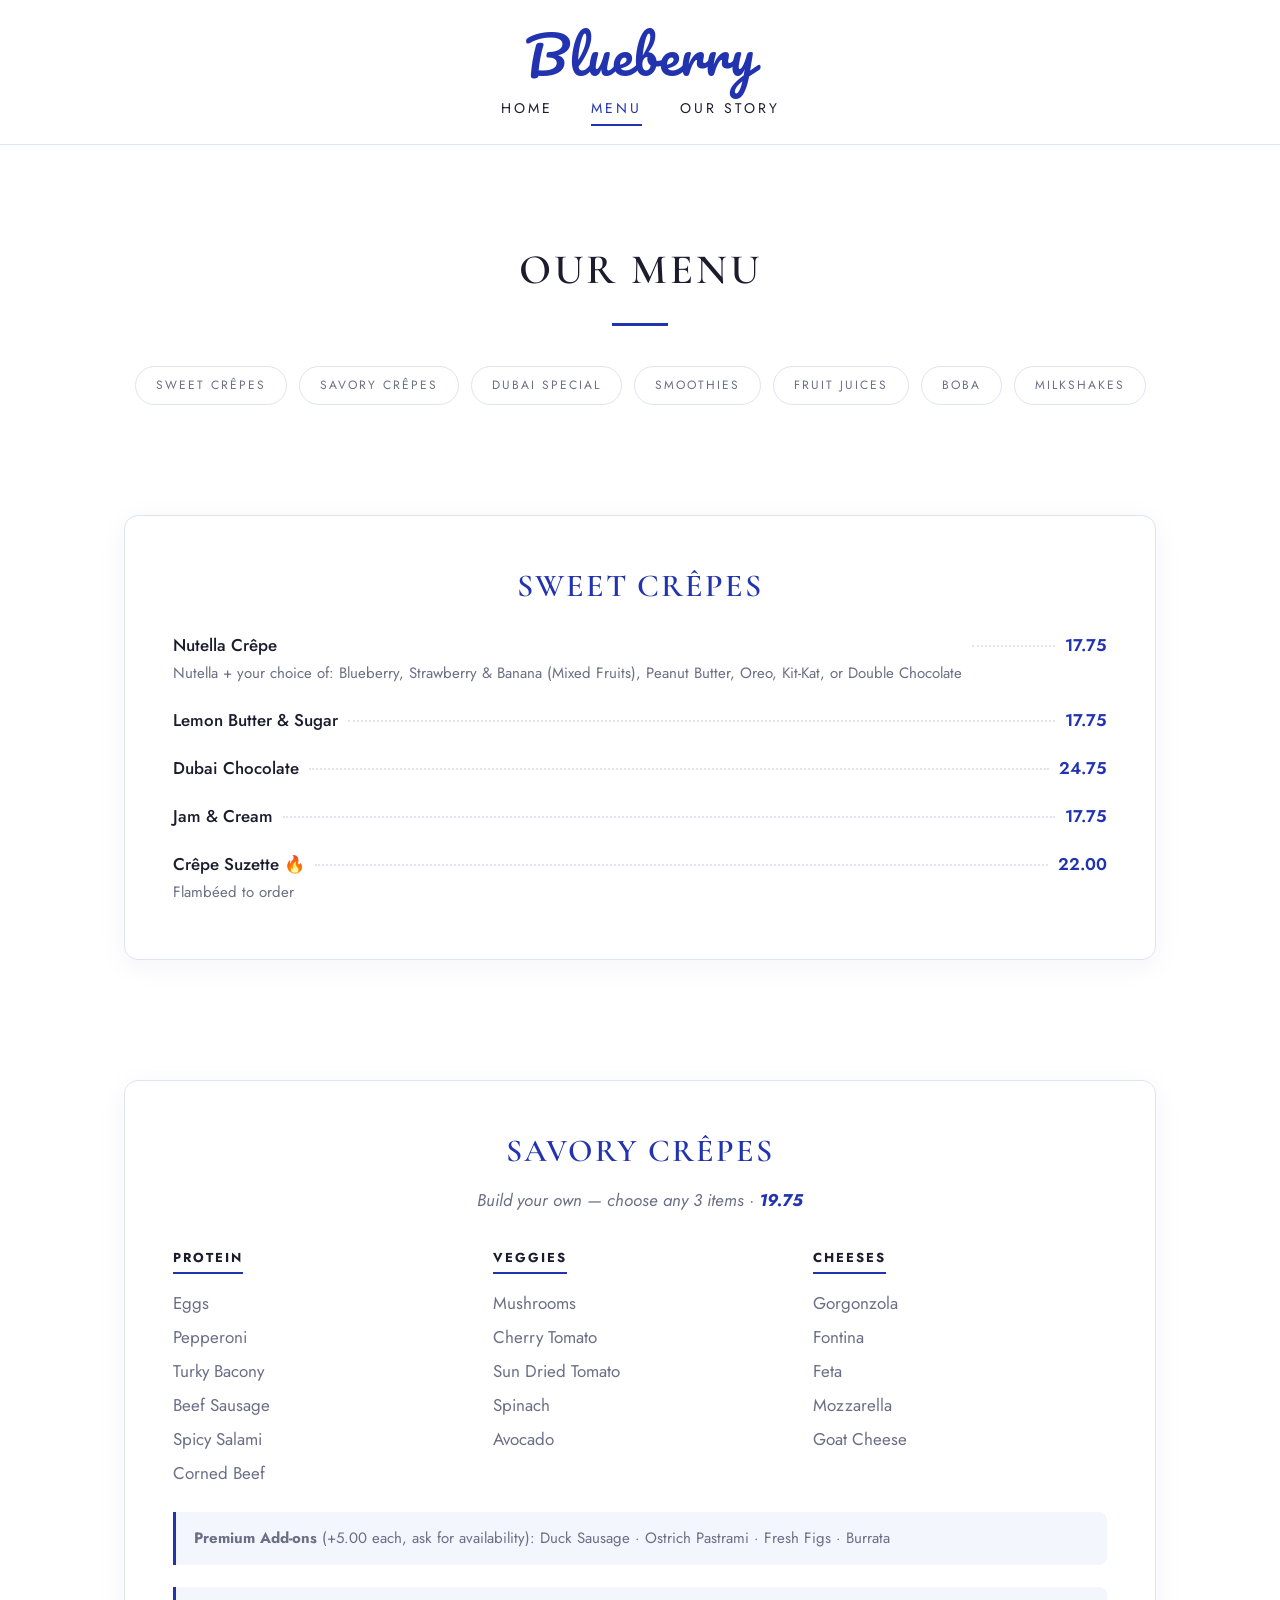
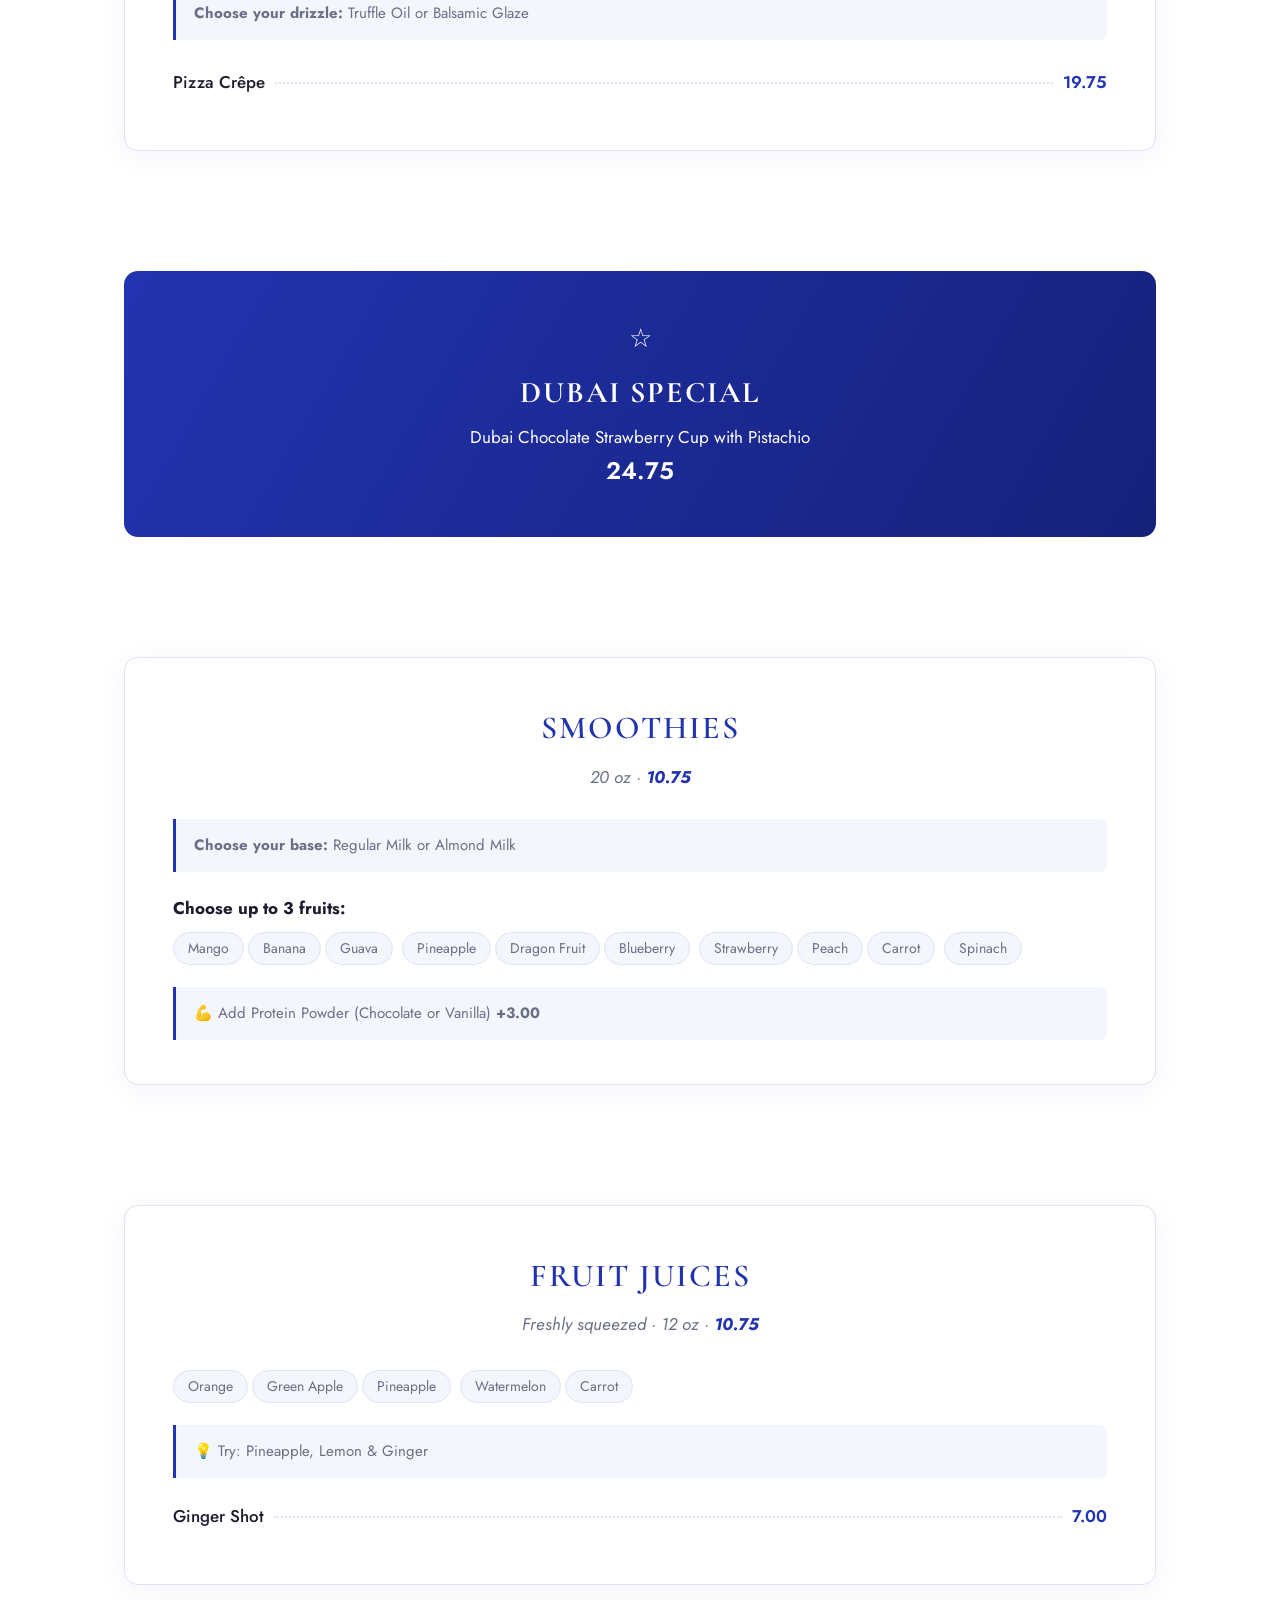
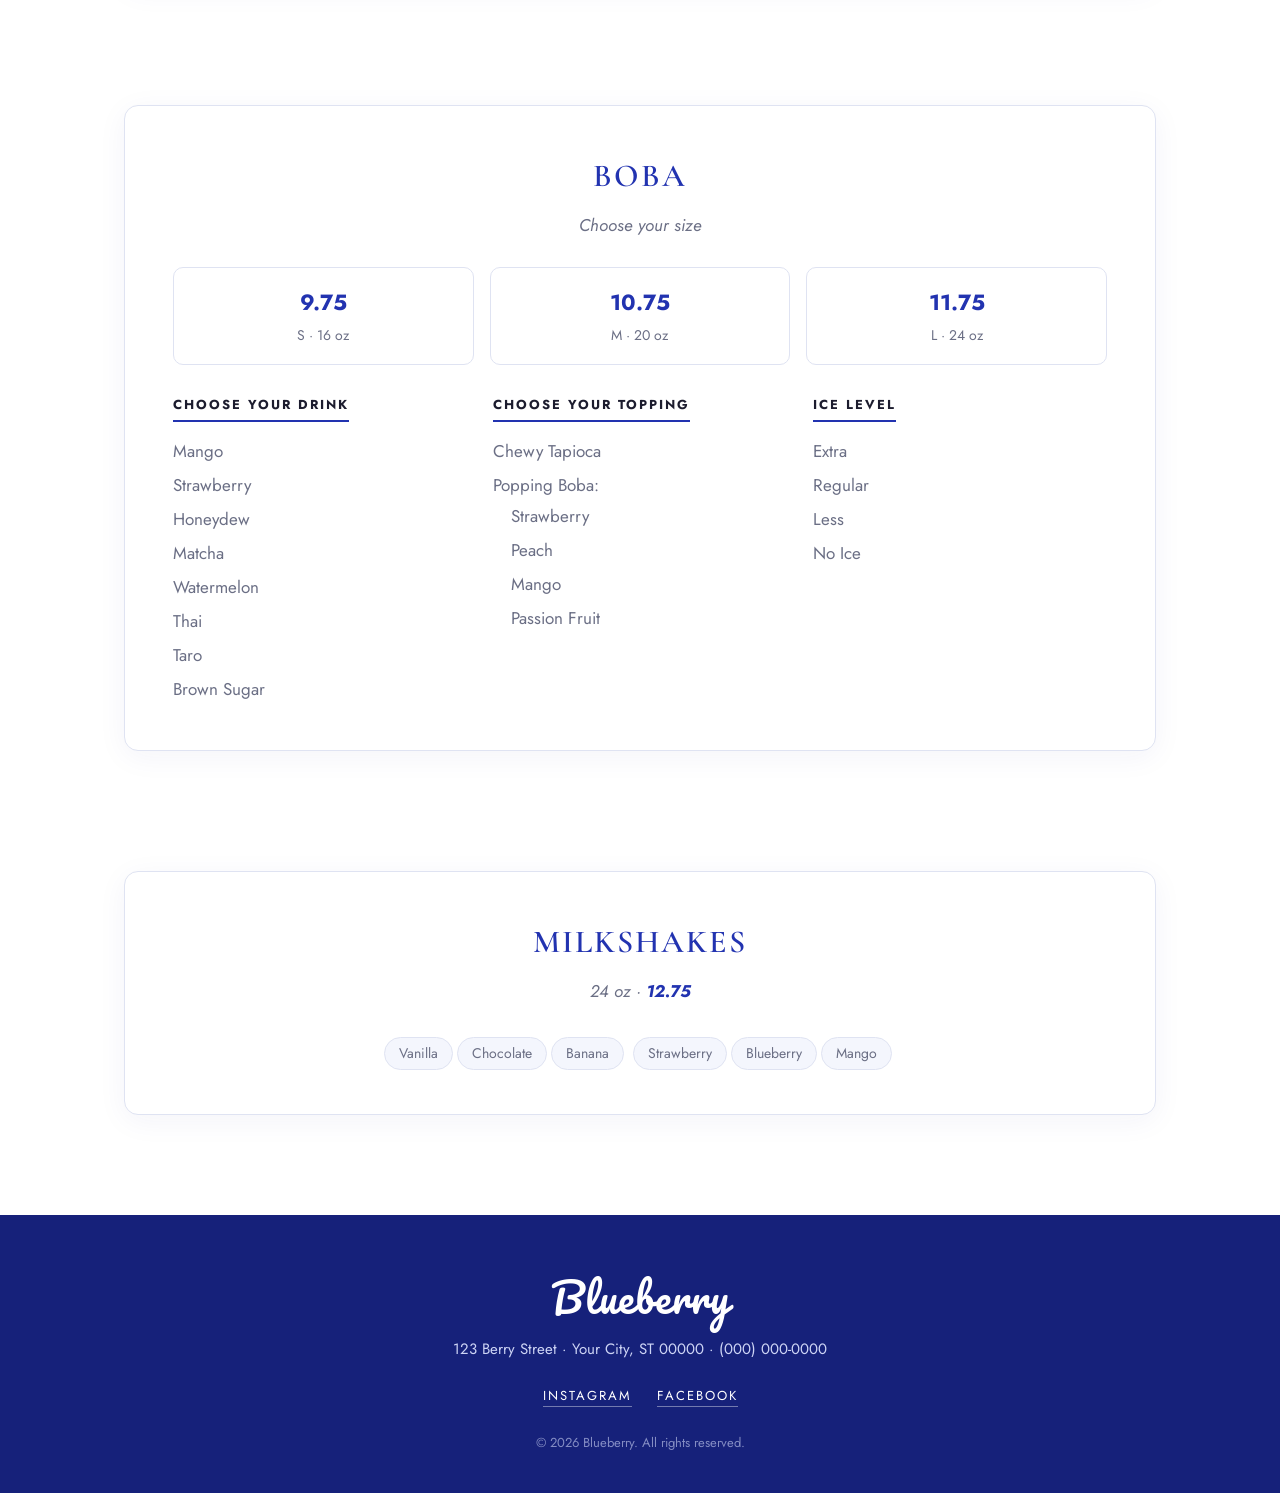
==== menu.html @ 00bfe1f6 "Add Blueberry site" ====
<!DOCTYPE html>
<html lang="en">
<head>
<meta charset="UTF-8">
<meta name="viewport" content="width=device-width, initial-scale=1">
<title>Menu — Blueberry</title>
<link href="https://fonts.googleapis.com/css2?family=Pacifico&family=Cormorant+Garamond:ital,wght@0,500;0,600;1,500&family=Jost:wght@300;400;500;600&display=swap" rel="stylesheet">
<link rel="stylesheet" href="style.css">
</head>
<body>

<header class="site-header">
  <div class="header-inner">
    <a href="index.html" class="logo">Blueberry</a>
    <nav class="main-nav">
      <a href="index.html">Home</a>
      <a href="menu.html" class="active">Menu</a>
      <a href="our-story.html">Our Story</a>
    </nav>
  </div>
</header>

<section class="section" style="padding-bottom:0;">
  <div class="container">
    <h2 class="section-title">Our Menu</h2>
    <nav class="menu-nav">
      <a href="#sweet-crepes">Sweet Crêpes</a>
      <a href="#savory-crepes">Savory Crêpes</a>
      <a href="#dubai-special">Dubai Special</a>
      <a href="#smoothies">Smoothies</a>
      <a href="#juices">Fruit Juices</a>
      <a href="#boba">Boba</a>
      <a href="#milkshakes">Milkshakes</a>
    </nav>
  </div>
</section>

<!-- ============ SWEET CRÊPES ============ -->
<section class="menu-section" id="sweet-crepes">
  <div class="container">
    <div class="menu-card">
      <h2>Sweet Crêpes</h2>
      <div class="menu-item">
        <span class="name">Nutella Crêpe
          <span class="desc">Nutella + your choice of: Blueberry, Strawberry &amp; Banana (Mixed Fruits), Peanut Butter, Oreo, Kit-Kat, or Double Chocolate</span>
        </span>
        <span class="dots"></span><span class="price">17.75</span>
      </div>
      <div class="menu-item">
        <span class="name">Lemon Butter &amp; Sugar</span>
        <span class="dots"></span><span class="price">17.75</span>
      </div>
      <div class="menu-item">
        <span class="name">Dubai Chocolate</span>
        <span class="dots"></span><span class="price">24.75</span>
      </div>
      <div class="menu-item">
        <span class="name">Jam &amp; Cream</span>
        <span class="dots"></span><span class="price">17.75</span>
      </div>
      <div class="menu-item">
        <span class="name">Crêpe Suzette <span style="color:var(--blue);">🔥</span>
          <span class="desc">Flambéed to order</span>
        </span>
        <span class="dots"></span><span class="price">22.00</span>
      </div>
    </div>
  </div>
</section>

<!-- ============ SAVORY CRÊPES ============ -->
<section class="menu-section" id="savory-crepes">
  <div class="container">
    <div class="menu-card">
      <h2>Savory Crêpes</h2>
      <p class="card-note">Build your own — choose any 3 items · <strong style="color:var(--blue);">19.75</strong></p>
      <div class="choice-grid">
        <div>
          <h4>Protein</h4>
          <ul>
            <li>Eggs</li>
            <li>Pepperoni</li>
            <li>Turky Bacony</li>
            <li>Beef Sausage</li>
            <li>Spicy Salami</li>
            <li>Corned Beef</li>
          </ul>
        </div>
        <div>
          <h4>Veggies</h4>
          <ul>
            <li>Mushrooms</li>
            <li>Cherry Tomato</li>
            <li>Sun Dried Tomato</li>
            <li>Spinach</li>
            <li>Avocado</li>
          </ul>
        </div>
        <div>
          <h4>Cheeses</h4>
          <ul>
            <li>Gorgonzola</li>
            <li>Fontina</li>
            <li>Feta</li>
            <li>Mozzarella</li>
            <li>Goat Cheese</li>
          </ul>
        </div>
      </div>
      <div class="note">
        <strong>Premium Add-ons</strong> (+5.00 each, ask for availability):
        Duck Sausage · Ostrich Pastrami · Fresh Figs · Burrata
      </div>
      <div class="note">
        <strong>Choose your drizzle:</strong> Truffle Oil or Balsamic Glaze
      </div>
      <div class="menu-item" style="margin-top:18px;">
        <span class="name">Pizza Crêpe</span>
        <span class="dots"></span><span class="price">19.75</span>
      </div>
    </div>
  </div>
</section>

<!-- ============ DUBAI SPECIAL ============ -->
<section class="menu-section" id="dubai-special">
  <div class="container">
    <div class="special-banner">
      <div class="star">☆</div>
      <h2>Dubai Special</h2>
      <p>Dubai Chocolate Strawberry Cup with Pistachio</p>
      <p class="price">24.75</p>
    </div>
  </div>
</section>

<!-- ============ SMOOTHIES ============ -->
<section class="menu-section" id="smoothies">
  <div class="container">
    <div class="menu-card">
      <h2>Smoothies</h2>
      <p class="card-note">20 oz · <strong style="color:var(--blue);">10.75</strong></p>
      <div class="note" style="margin-top:0;">
        <strong>Choose your base:</strong> Regular Milk or Almond Milk
      </div>
      <p style="margin:22px 0 6px;"><strong>Choose up to 3 fruits:</strong></p>
      <div>
        <span class="tag">Mango</span><span class="tag">Banana</span><span class="tag">Guava</span>
        <span class="tag">Pineapple</span><span class="tag">Dragon Fruit</span><span class="tag">Blueberry</span>
        <span class="tag">Strawberry</span><span class="tag">Peach</span><span class="tag">Carrot</span>
        <span class="tag">Spinach</span>
      </div>
      <div class="note">
        💪 Add Protein Powder (Chocolate or Vanilla) <strong>+3.00</strong>
      </div>
    </div>
  </div>
</section>

<!-- ============ FRUIT JUICES ============ -->
<section class="menu-section" id="juices">
  <div class="container">
    <div class="menu-card">
      <h2>Fruit Juices</h2>
      <p class="card-note">Freshly squeezed · 12 oz · <strong style="color:var(--blue);">10.75</strong></p>
      <div>
        <span class="tag">Orange</span><span class="tag">Green Apple</span><span class="tag">Pineapple</span>
        <span class="tag">Watermelon</span><span class="tag">Carrot</span>
      </div>
      <div class="note">💡 Try: Pineapple, Lemon &amp; Ginger</div>
      <div class="menu-item" style="margin-top:14px;">
        <span class="name">Ginger Shot</span>
        <span class="dots"></span><span class="price">7.00</span>
      </div>
    </div>
  </div>
</section>

<!-- ============ BOBA ============ -->
<section class="menu-section" id="boba">
  <div class="container">
    <div class="menu-card">
      <h2>Boba</h2>
      <p class="card-note">Choose your size</p>
      <div class="size-row">
        <div class="size"><b>9.75</b><span>S · 16 oz</span></div>
        <div class="size"><b>10.75</b><span>M · 20 oz</span></div>
        <div class="size"><b>11.75</b><span>L · 24 oz</span></div>
      </div>
      <div class="choice-grid">
        <div>
          <h4>Choose Your Drink</h4>
          <ul>
            <li>Mango</li>
            <li>Strawberry</li>
            <li>Honeydew</li>
            <li>Matcha</li>
            <li>Watermelon</li>
            <li>Thai</li>
            <li>Taro</li>
            <li>Brown Sugar</li>
          </ul>
        </div>
        <div>
          <h4>Choose Your Topping</h4>
          <ul>
            <li>Chewy Tapioca</li>
            <li>Popping Boba:
              <ul style="padding-left:18px;">
                <li>Strawberry</li>
                <li>Peach</li>
                <li>Mango</li>
                <li>Passion Fruit</li>
              </ul>
            </li>
          </ul>
        </div>
        <div>
          <h4>Ice Level</h4>
          <ul>
            <li>Extra</li>
            <li>Regular</li>
            <li>Less</li>
            <li>No Ice</li>
          </ul>
        </div>
      </div>
    </div>
  </div>
</section>

<!-- ============ MILKSHAKES ============ -->
<section class="menu-section" id="milkshakes">
  <div class="container">
    <div class="menu-card">
      <h2>Milkshakes</h2>
      <p class="card-note">24 oz · <strong style="color:var(--blue);">12.75</strong></p>
      <div style="text-align:center;">
        <span class="tag">Vanilla</span><span class="tag">Chocolate</span><span class="tag">Banana</span>
        <span class="tag">Strawberry</span><span class="tag">Blueberry</span><span class="tag">Mango</span>
      </div>
    </div>
  </div>
</section>

<footer class="site-footer">
  <div class="logo">Blueberry</div>
  <p>123 Berry Street · Your City, ST 00000 · (000) 000-0000</p>
  <div class="socials">
    <a href="#">Instagram</a>
    <a href="#">Facebook</a>
  </div>
  <p class="fine">© 2026 Blueberry. All rights reserved.</p>
</footer>

</body>
</html>
---- style.css ----
/* ============ Blueberry — shared styles ============ */
:root {
  --blue: #2233b0;
  --blue-dark: #16217a;
  --ink: #1c1c2e;
  --muted: #6b6f85;
  --bg: #ffffff;
  --bg-soft: #f4f6fd;
  --line: #dfe3f2;
}

* { margin: 0; padding: 0; box-sizing: border-box; }

html { scroll-behavior: smooth; }

body {
  font-family: 'Jost', 'Helvetica Neue', Arial, sans-serif;
  color: var(--ink);
  background: var(--bg);
  line-height: 1.65;
  font-size: 17px;
}

img { max-width: 100%; display: block; }

a { color: inherit; text-decoration: none; }

.container { max-width: 1080px; margin: 0 auto; padding: 0 24px; }

/* ---------- Header ---------- */
.site-header {
  background: #fff;
  border-bottom: 1px solid var(--line);
  position: sticky;
  top: 0;
  z-index: 100;
}

.header-inner {
  display: flex;
  flex-direction: column;
  align-items: center;
  padding: 26px 24px 18px;
  gap: 14px;
}

.logo {
  font-family: 'Pacifico', cursive;
  font-size: 52px;
  color: var(--blue);
  line-height: 1.1;
  letter-spacing: 1px;
}

.main-nav {
  display: flex;
  gap: 38px;
  flex-wrap: wrap;
  justify-content: center;
}

.main-nav a {
  font-size: 14px;
  letter-spacing: 3px;
  text-transform: uppercase;
  color: var(--ink);
  padding-bottom: 4px;
  border-bottom: 2px solid transparent;
  transition: color .2s, border-color .2s;
}

.main-nav a:hover { color: var(--blue); }
.main-nav a.active { color: var(--blue); border-bottom-color: var(--blue); }

/* ---------- Hero ---------- */
.hero {
  position: relative;
  background: linear-gradient(160deg, #edf1ff 0%, #f9faff 55%, #eef3ff 100%);
  overflow: hidden;
  text-align: center;
  padding: 110px 24px 120px;
}

.hero h1 {
  font-family: 'Cormorant Garamond', Georgia, serif;
  font-weight: 600;
  font-size: clamp(38px, 6vw, 64px);
  letter-spacing: 4px;
  text-transform: uppercase;
  color: var(--ink);
}

.hero .sub {
  font-family: 'Cormorant Garamond', Georgia, serif;
  font-size: clamp(20px, 3vw, 28px);
  font-style: italic;
  color: var(--blue);
  margin-top: 14px;
}

.hero .berry {
  position: absolute;
  border-radius: 50%;
  background: radial-gradient(circle at 32% 30%, #7c8fd9 0%, #3a4bbf 45%, #1d2b8f 100%);
  box-shadow: inset -8px -10px 24px rgba(10, 16, 70, .45);
  opacity: .85;
}

.berry.b1 { width: 130px; height: 130px; top: -35px; left: -30px; }
.berry.b2 { width: 80px;  height: 80px;  top: 40px;  left: 90px; opacity: .55; }
.berry.b3 { width: 150px; height: 150px; bottom: -45px; right: -35px; }
.berry.b4 { width: 70px;  height: 70px;  bottom: 70px; right: 120px; opacity: .5; }

.btn {
  display: inline-block;
  margin-top: 36px;
  padding: 15px 44px;
  border: 2px solid var(--blue);
  color: var(--blue);
  font-size: 13px;
  letter-spacing: 3px;
  text-transform: uppercase;
  transition: background .2s, color .2s;
}

.btn:hover { background: var(--blue); color: #fff; }
.btn.solid { background: var(--blue); color: #fff; }
.btn.solid:hover { background: var(--blue-dark); border-color: var(--blue-dark); }

/* ---------- Sections ---------- */
.section { padding: 90px 0; }
.section.soft { background: var(--bg-soft); }

.section-title {
  font-family: 'Cormorant Garamond', Georgia, serif;
  font-weight: 600;
  font-size: clamp(30px, 4vw, 42px);
  letter-spacing: 3px;
  text-transform: uppercase;
  text-align: center;
  color: var(--ink);
}

.section-title::after {
  content: "";
  display: block;
  width: 56px;
  height: 3px;
  background: var(--blue);
  margin: 18px auto 0;
}

.lead {
  max-width: 720px;
  margin: 34px auto 0;
  text-align: center;
  color: var(--muted);
  font-size: 18px;
}

/* ---------- Info cards (location / hours / phone) ---------- */
.info-grid {
  display: grid;
  grid-template-columns: repeat(auto-fit, minmax(240px, 1fr));
  gap: 40px;
  margin-top: 60px;
  text-align: center;
}

.info-grid h3 {
  font-family: 'Cormorant Garamond', Georgia, serif;
  font-size: 24px;
  letter-spacing: 2px;
  text-transform: uppercase;
  color: var(--blue);
  margin-bottom: 14px;
}

.info-grid p { color: var(--muted); }
.info-grid strong { color: var(--ink); }

/* ---------- Menu ---------- */
.menu-nav {
  display: flex;
  flex-wrap: wrap;
  justify-content: center;
  gap: 12px;
  margin-top: 40px;
}

.menu-nav a {
  font-size: 12px;
  letter-spacing: 2px;
  text-transform: uppercase;
  border: 1px solid var(--line);
  padding: 9px 20px;
  border-radius: 999px;
  color: var(--muted);
  transition: all .2s;
}

.menu-nav a:hover { border-color: var(--blue); color: var(--blue); }

.menu-section { padding: 70px 0 10px; }

.menu-card {
  background: #fff;
  border: 1px solid var(--line);
  border-radius: 14px;
  padding: 44px 48px;
  margin-top: 40px;
  box-shadow: 0 6px 30px rgba(30, 45, 140, .05);
}

.menu-card h2 {
  font-family: 'Cormorant Garamond', Georgia, serif;
  font-weight: 600;
  font-size: 32px;
  letter-spacing: 2px;
  text-transform: uppercase;
  color: var(--blue);
  text-align: center;
  margin-bottom: 8px;
}

.menu-card .card-note {
  text-align: center;
  color: var(--muted);
  font-style: italic;
  margin-bottom: 28px;
}

.menu-item {
  display: flex;
  align-items: baseline;
  gap: 10px;
  padding: 10px 0;
}

.menu-item .name { font-weight: 500; }
.menu-item .dots {
  flex: 1;
  border-bottom: 2px dotted var(--line);
  transform: translateY(-4px);
}
.menu-item .price { font-weight: 600; color: var(--blue); white-space: nowrap; }

.menu-item .desc {
  display: block;
  font-size: 15px;
  color: var(--muted);
  font-weight: 400;
  margin-top: 2px;
}

.choice-grid {
  display: grid;
  grid-template-columns: repeat(auto-fit, minmax(180px, 1fr));
  gap: 26px;
  margin-top: 10px;
}

.choice-grid h4 {
  font-size: 13px;
  letter-spacing: 2px;
  text-transform: uppercase;
  color: var(--ink);
  border-bottom: 2px solid var(--blue);
  display: inline-block;
  padding-bottom: 4px;
  margin-bottom: 12px;
}

.choice-grid ul { list-style: none; }
.choice-grid li { padding: 3px 0; color: var(--muted); }

.tag {
  display: inline-block;
  background: var(--bg-soft);
  border: 1px solid var(--line);
  border-radius: 999px;
  padding: 4px 14px;
  margin: 4px 4px 0 0;
  font-size: 14px;
  color: var(--muted);
}

.note {
  margin-top: 22px;
  padding: 14px 18px;
  background: var(--bg-soft);
  border-left: 3px solid var(--blue);
  border-radius: 0 8px 8px 0;
  font-size: 15px;
  color: var(--muted);
}

.size-row {
  display: grid;
  grid-template-columns: repeat(3, 1fr);
  gap: 16px;
  text-align: center;
  margin: 10px 0 24px;
}

.size-row .size {
  border: 1px solid var(--line);
  border-radius: 10px;
  padding: 16px 8px;
}

.size-row .size b { display: block; font-size: 22px; color: var(--blue); }
.size-row .size span { font-size: 14px; color: var(--muted); }

.special-banner {
  background: linear-gradient(120deg, var(--blue) 0%, var(--blue-dark) 100%);
  color: #fff;
  border-radius: 14px;
  text-align: center;
  padding: 46px 30px;
  margin-top: 40px;
}

.special-banner .star { font-size: 26px; }

.special-banner h2 {
  font-family: 'Cormorant Garamond', Georgia, serif;
  font-size: 30px;
  letter-spacing: 2px;
  text-transform: uppercase;
  margin: 8px 0 6px;
}

.special-banner .price { font-size: 24px; font-weight: 600; }

/* ---------- Footer ---------- */
.site-footer {
  background: var(--blue-dark);
  color: #cdd4f5;
  text-align: center;
  padding: 60px 24px 40px;
  margin-top: 90px;
}

.site-footer .logo { color: #fff; font-size: 40px; margin-bottom: 18px; }
.site-footer p { font-size: 15px; }
.site-footer .socials { margin: 18px 0; }
.site-footer .socials a {
  display: inline-block;
  margin: 0 10px;
  font-size: 13px;
  letter-spacing: 2px;
  text-transform: uppercase;
  color: #fff;
  border-bottom: 1px solid rgba(255,255,255,.4);
}
.site-footer .fine { margin-top: 24px; font-size: 13px; opacity: .6; }

/* ---------- Story page ---------- */
.story-body {
  max-width: 720px;
  margin: 0 auto;
  color: var(--muted);
  font-size: 18px;
}
.story-body p + p { margin-top: 22px; }

@media (max-width: 640px) {
  .menu-card { padding: 30px 22px; }
  .logo { font-size: 42px; }
  .main-nav { gap: 22px; }
}
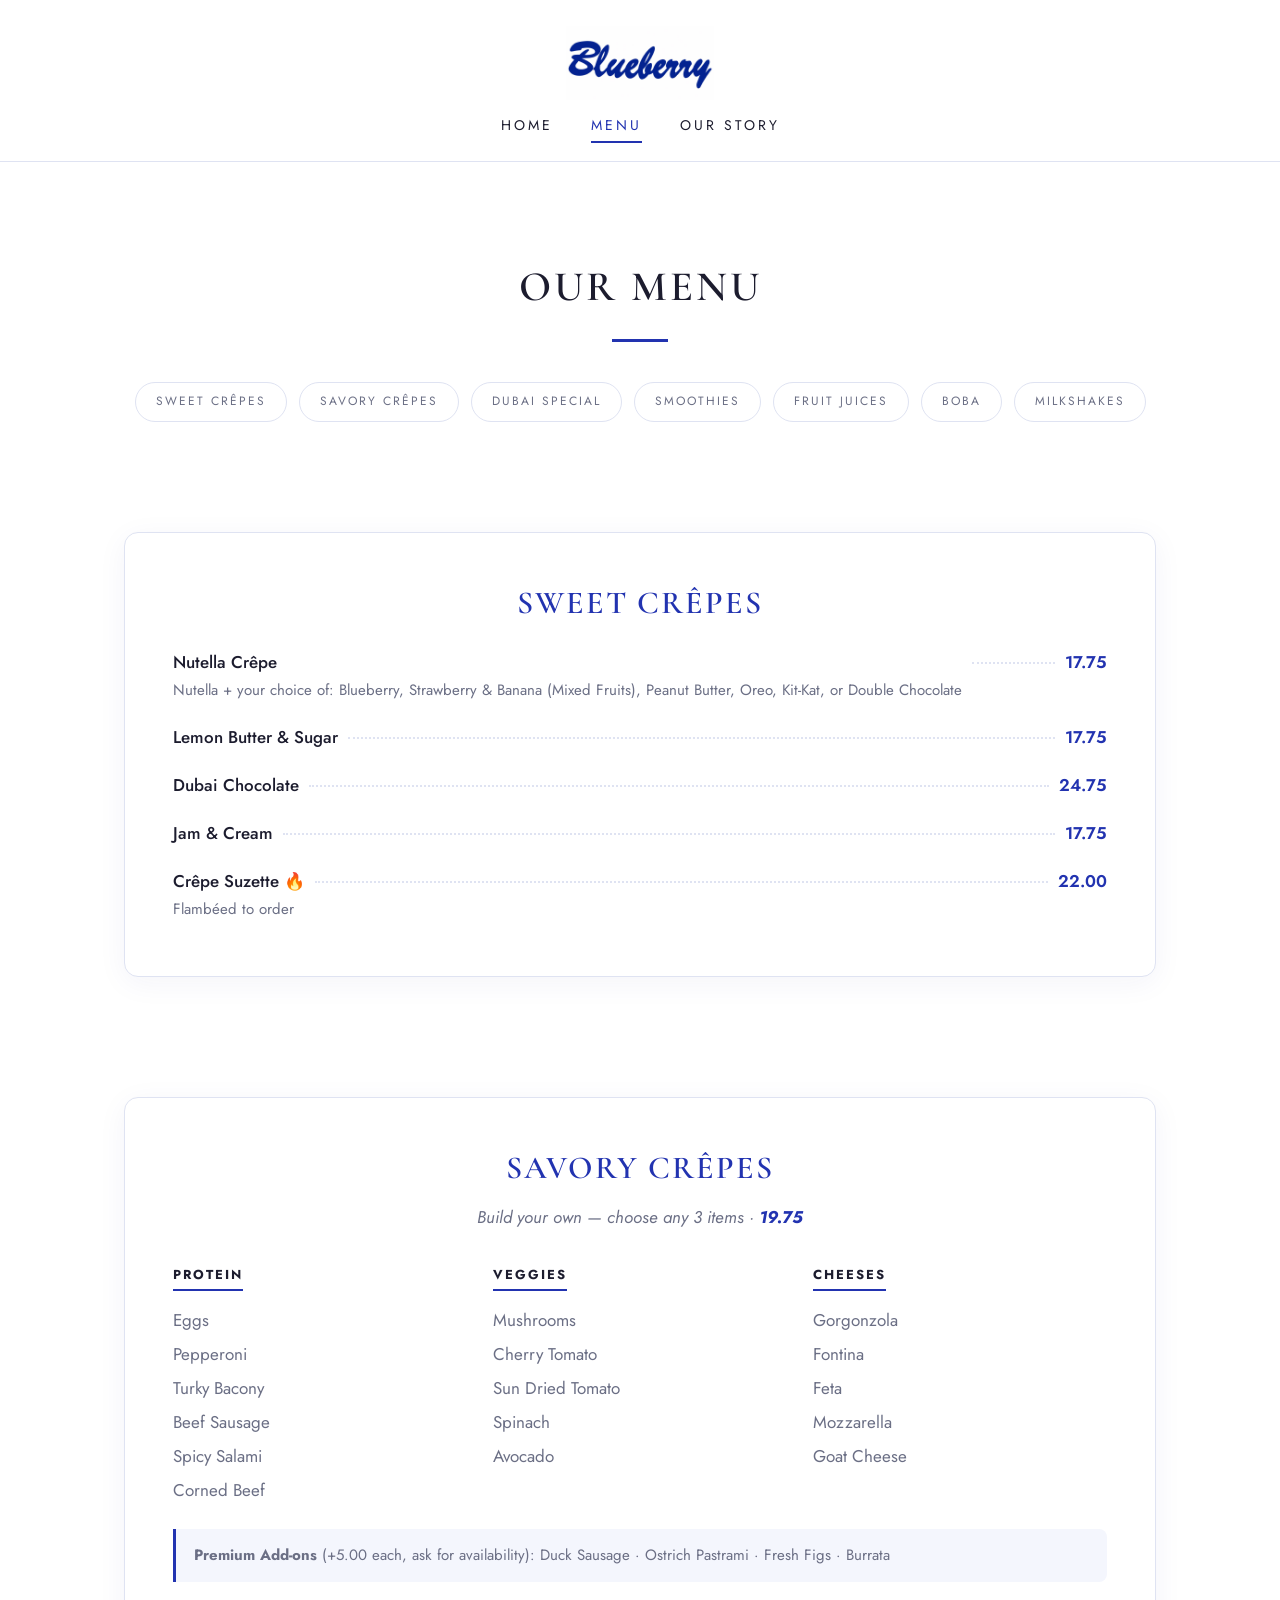
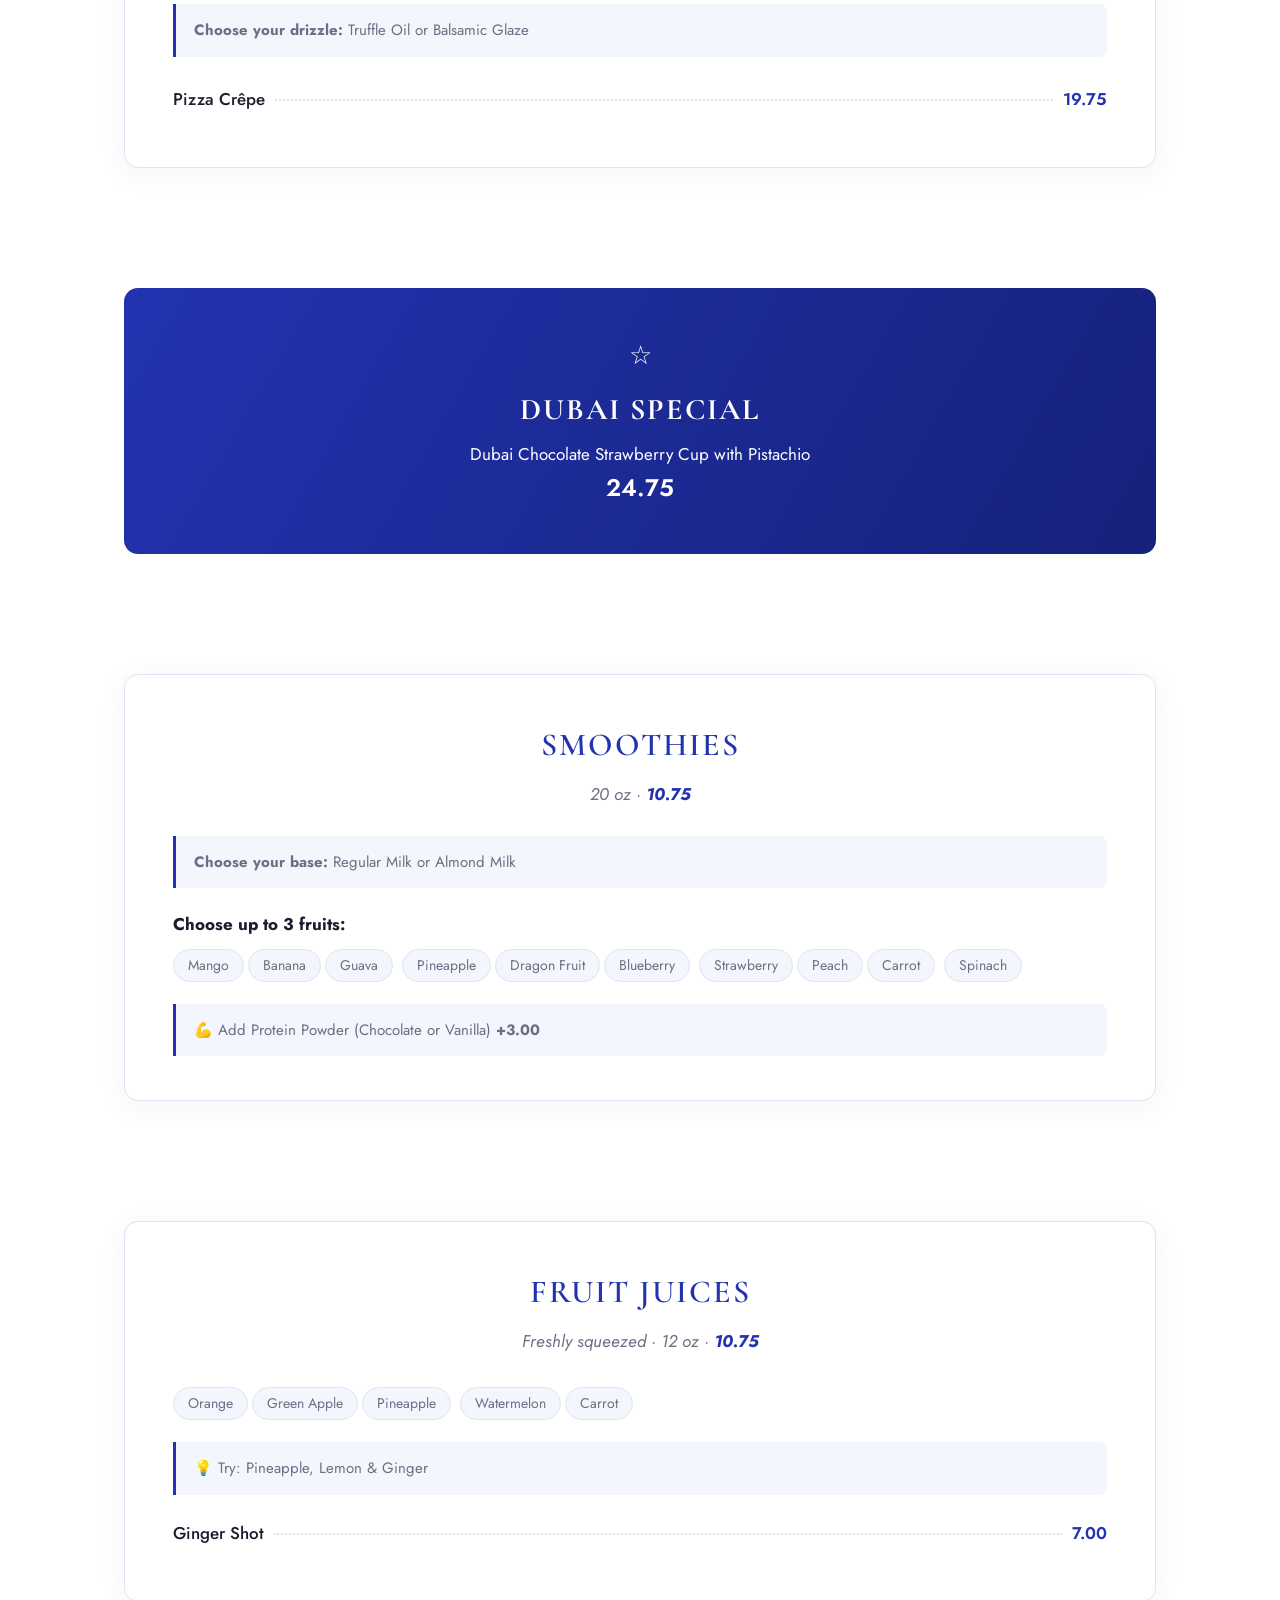
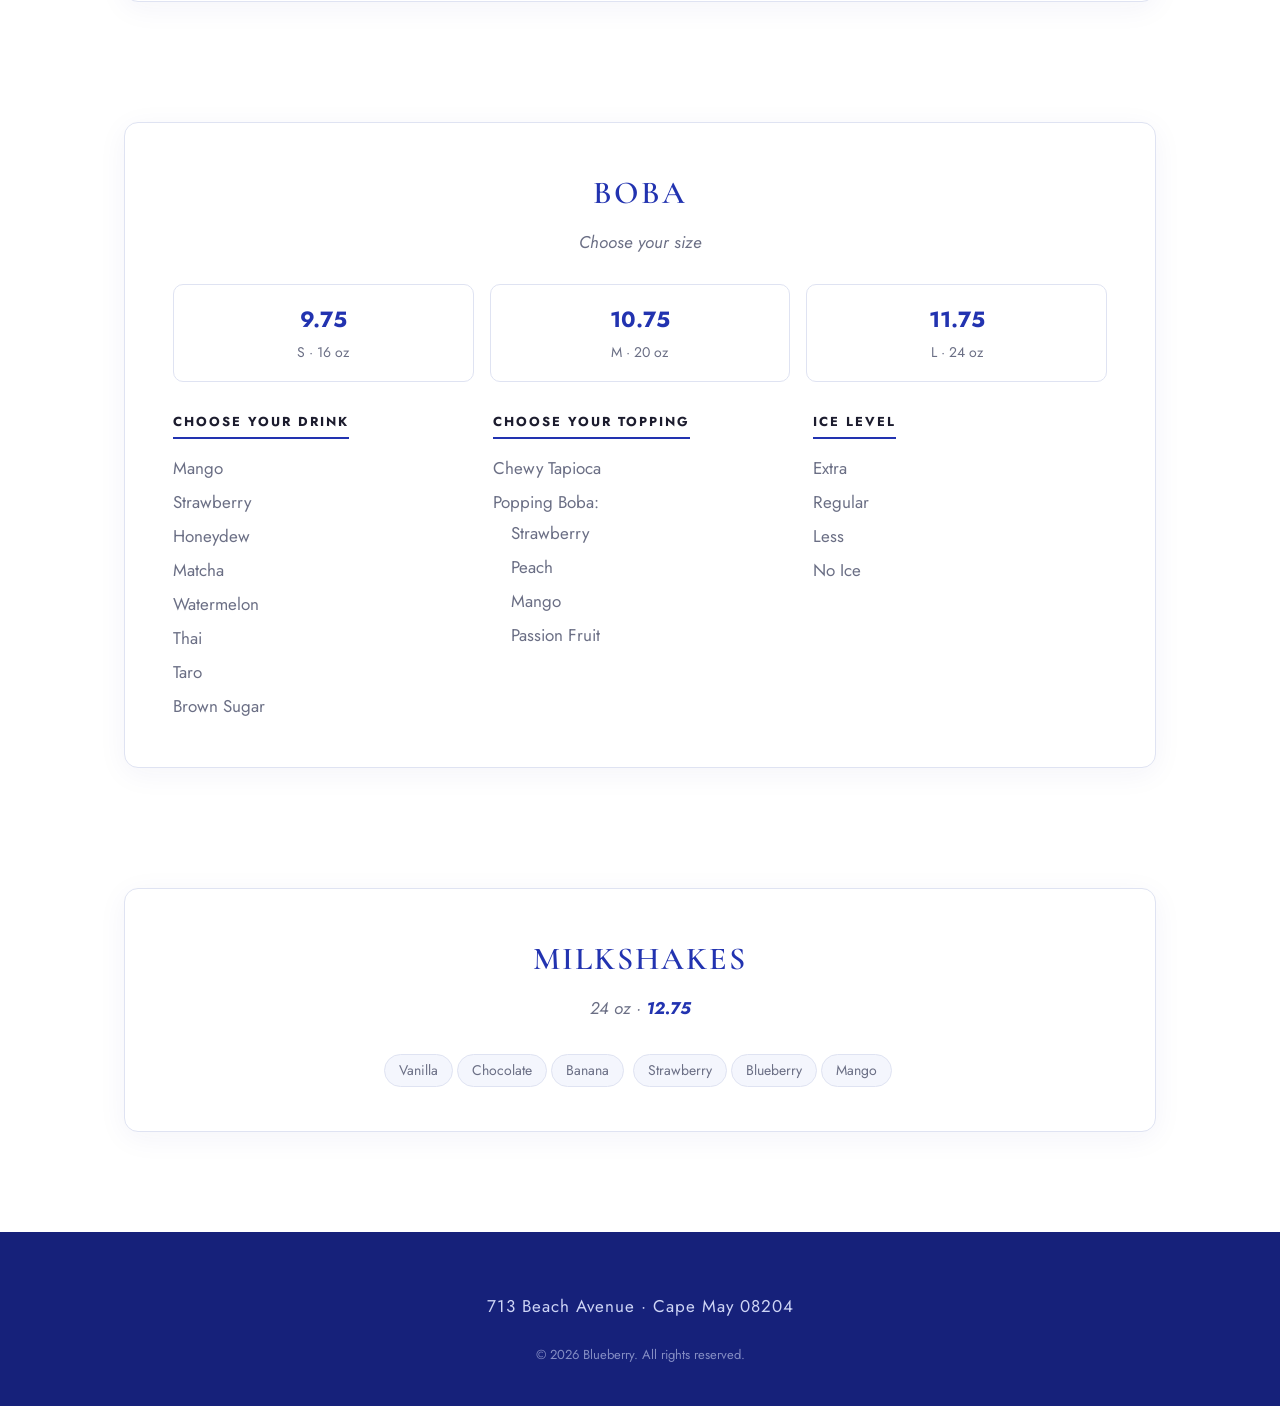
==== commit 1f64c89d: "Add logo image, update address, remove placeholder contacts" ====
--- a/menu.html
+++ b/menu.html
@@ -11,7 +11,7 @@
 
 <header class="site-header">
   <div class="header-inner">
-    <a href="index.html" class="logo">Blueberry</a>
+    <a href="index.html" class="logo"><img src="photo_2026-07-16_20-56-40.jpg" alt="Blueberry"></a>
     <nav class="main-nav">
       <a href="index.html">Home</a>
       <a href="menu.html" class="active">Menu</a>
@@ -244,12 +244,7 @@
 </section>
 
 <footer class="site-footer">
-  <div class="logo">Blueberry</div>
-  <p>123 Berry Street · Your City, ST 00000 · (000) 000-0000</p>
-  <div class="socials">
-    <a href="#">Instagram</a>
-    <a href="#">Facebook</a>
-  </div>
+  <p>713 Beach Avenue · Cape May 08204</p>
   <p class="fine">© 2026 Blueberry. All rights reserved.</p>
 </footer>
 
--- a/style.css
+++ b/style.css
@@ -44,13 +44,8 @@
   gap: 14px;
 }
 
-.logo {
-  font-family: 'Pacifico', cursive;
-  font-size: 52px;
-  color: var(--blue);
-  line-height: 1.1;
-  letter-spacing: 1px;
-}
+.logo { display: inline-block; }
+.logo img { height: 74px; width: auto; margin: 0 auto; }
 
 .main-nav {
   display: flex;
@@ -342,7 +337,7 @@
   margin-top: 90px;
 }
 
-.site-footer .logo { color: #fff; font-size: 40px; margin-bottom: 18px; }
+.site-footer p:first-child { font-size: 17px; letter-spacing: 1px; }
 .site-footer p { font-size: 15px; }
 .site-footer .socials { margin: 18px 0; }
 .site-footer .socials a {
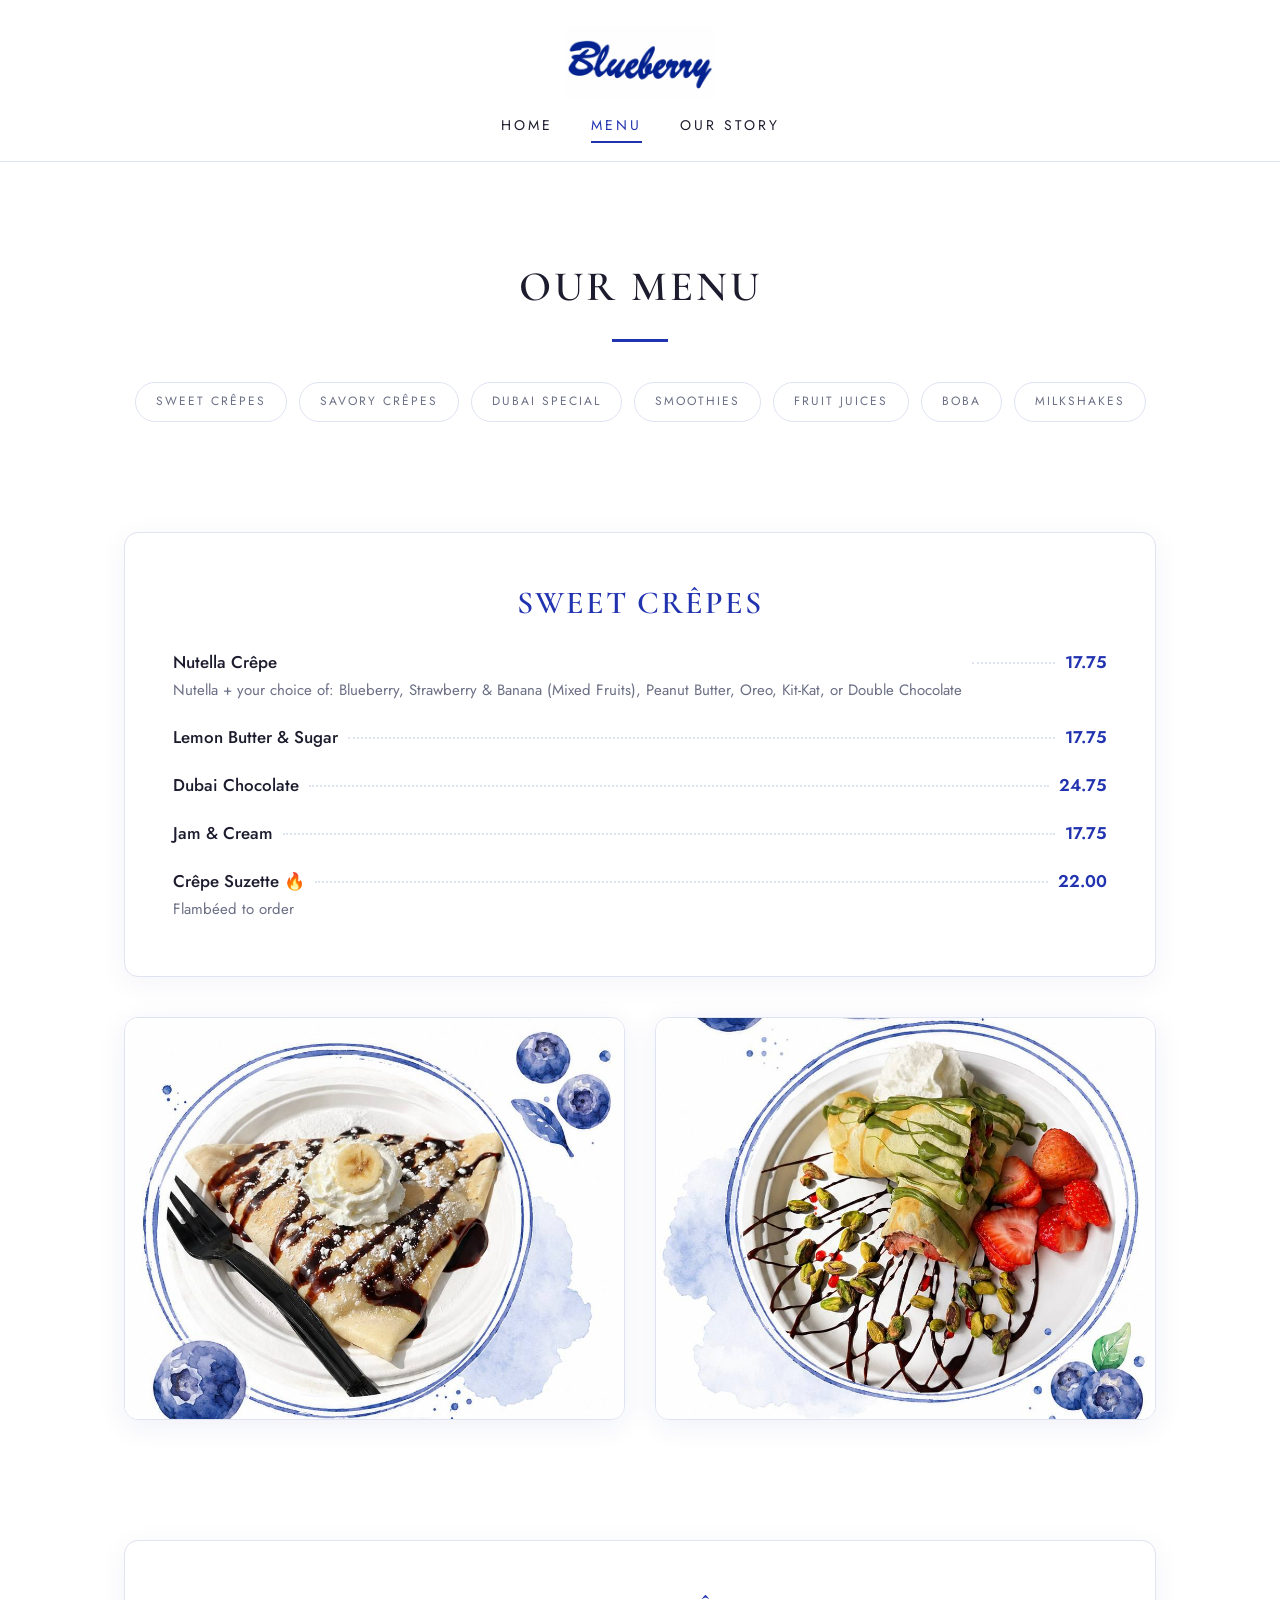
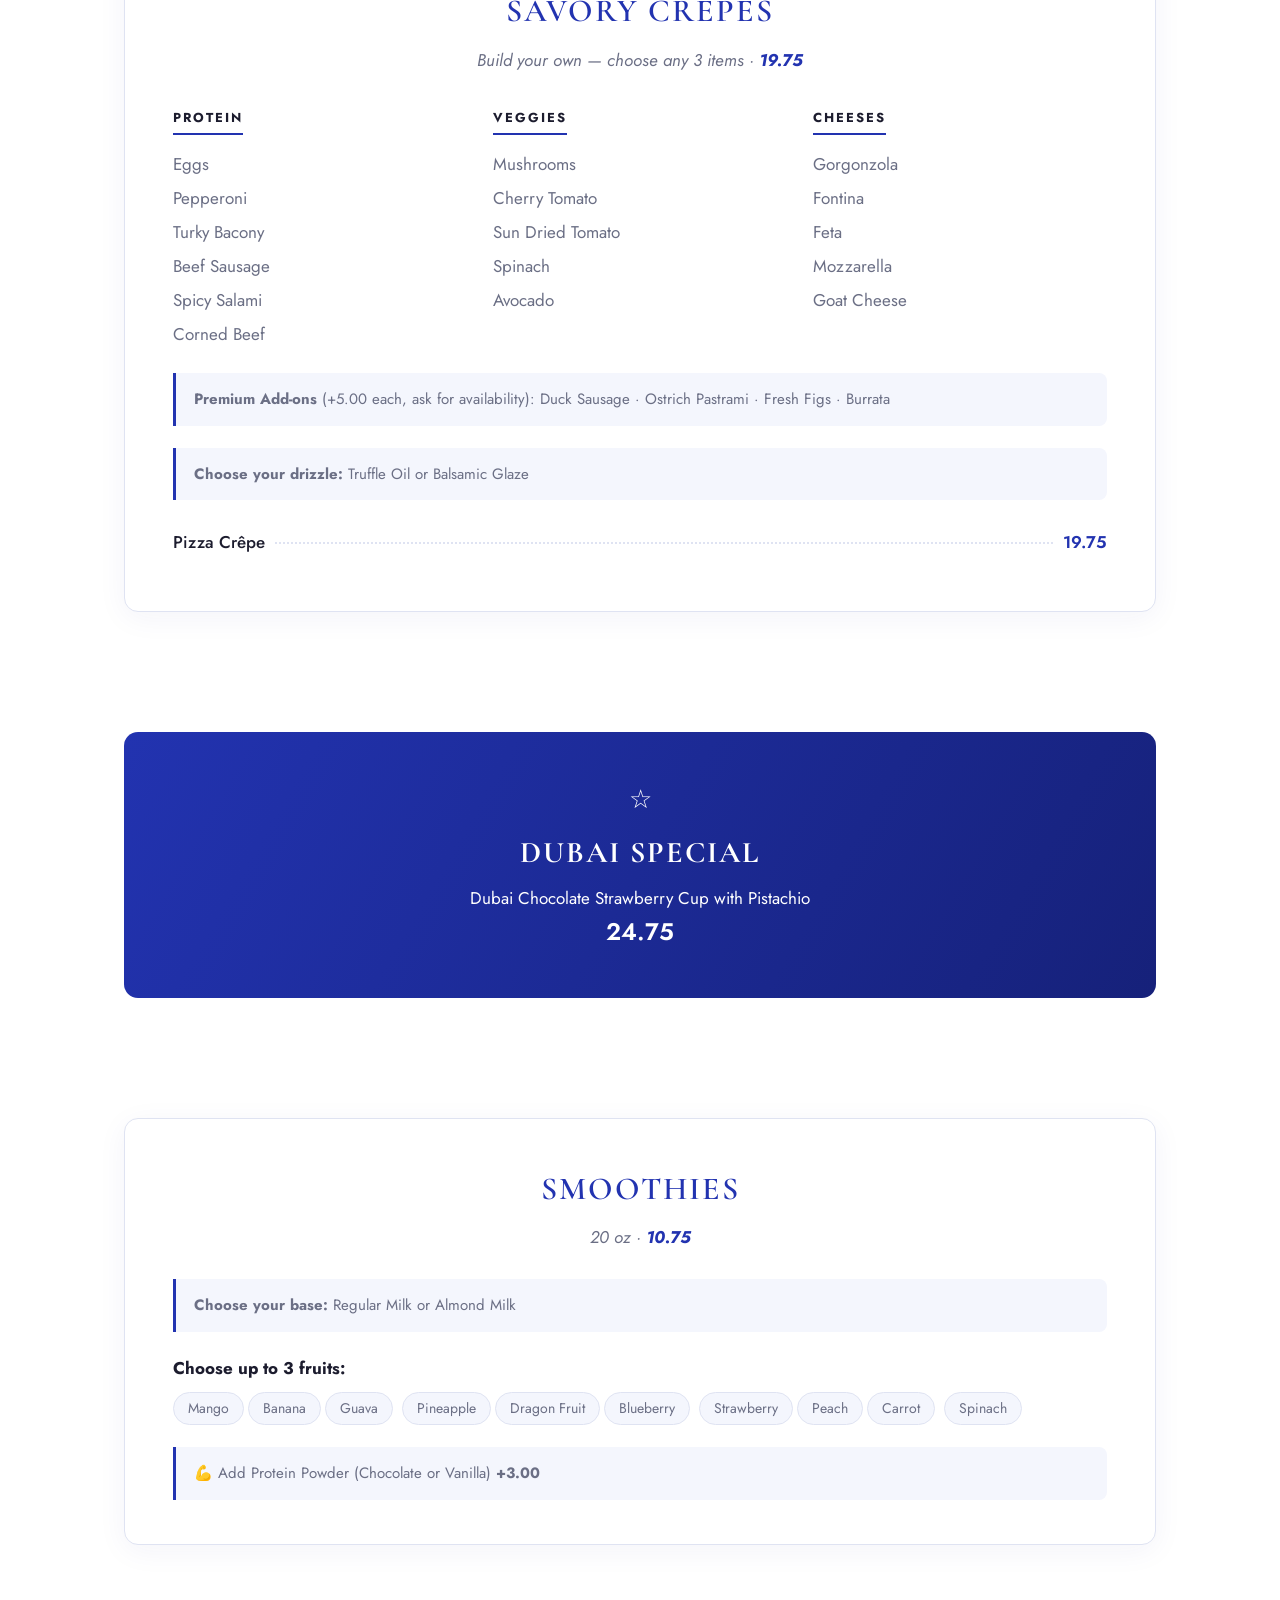
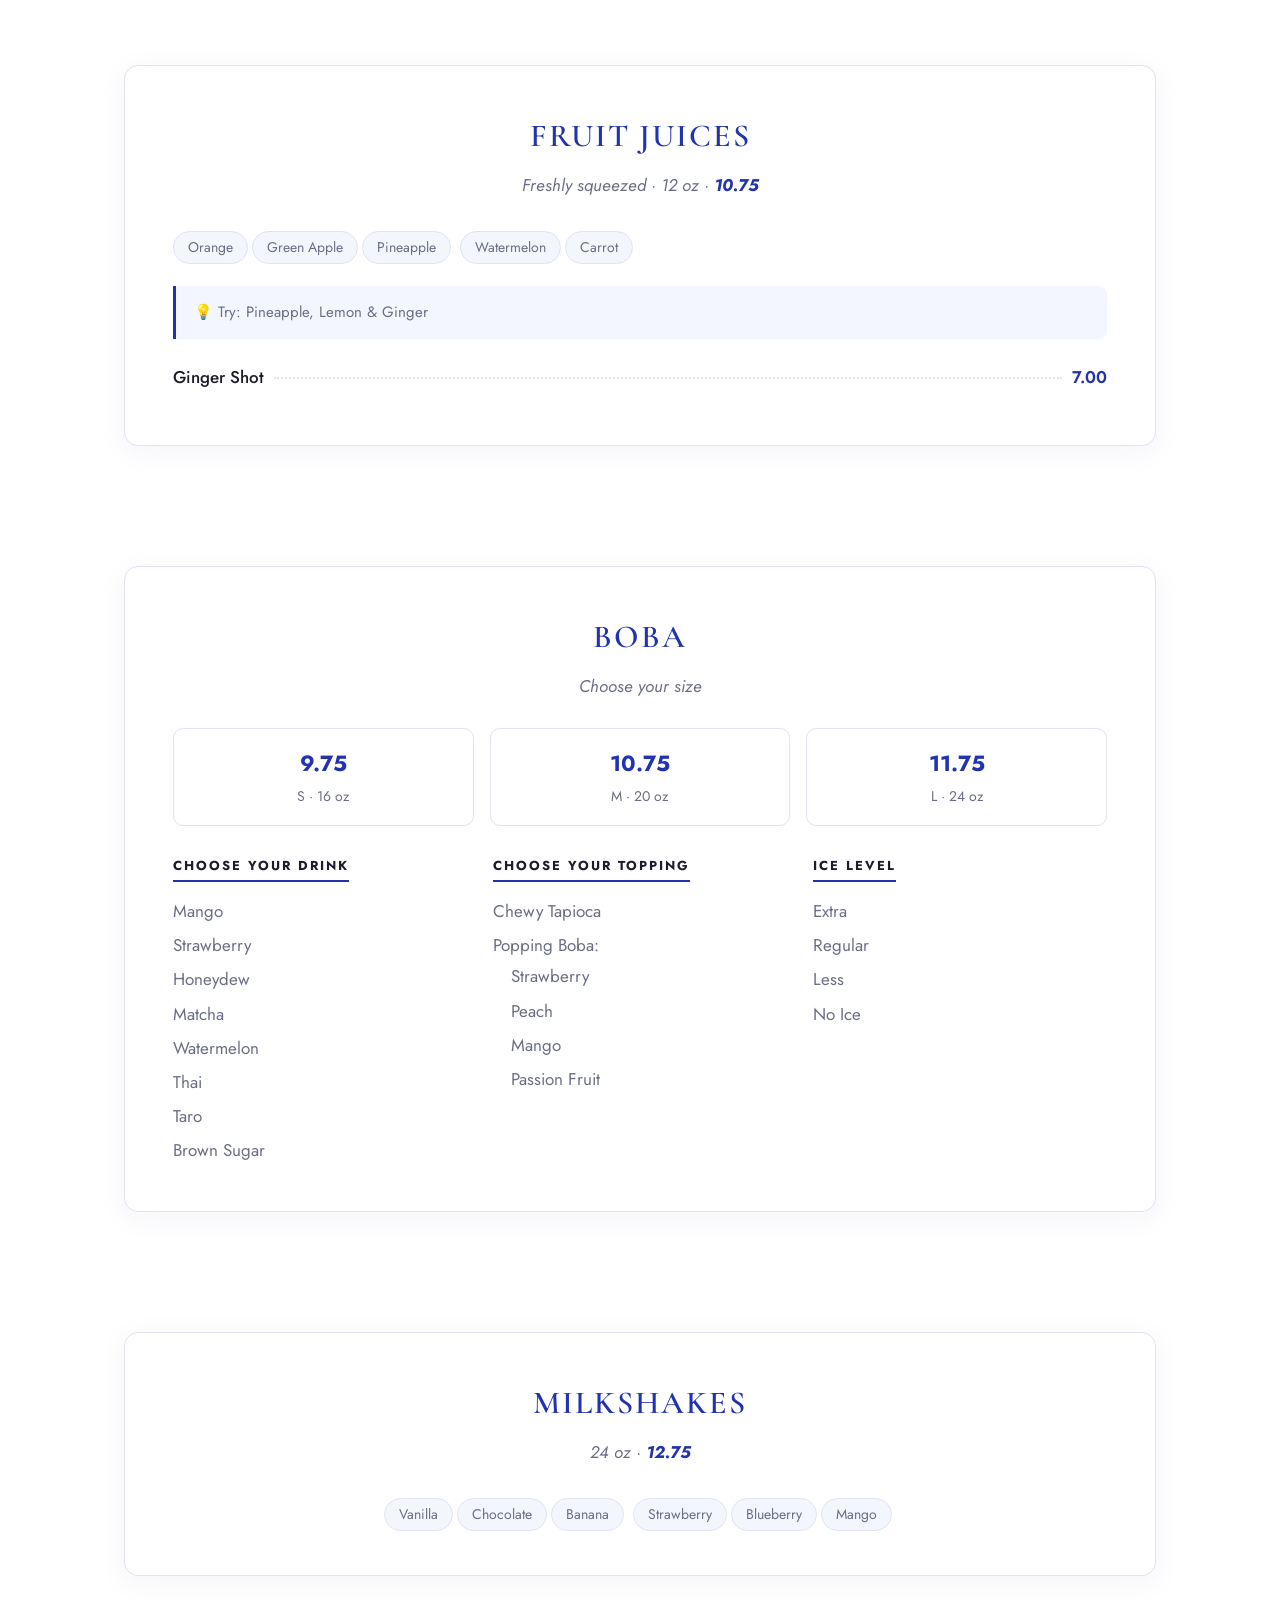
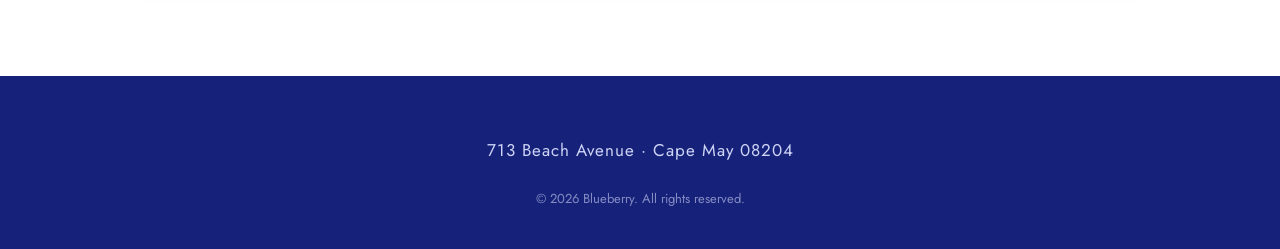
==== commit c5e250ae: "Add watercolor berries and dish photos" ====
--- a/menu.html
+++ b/menu.html
@@ -65,6 +65,10 @@
         <span class="dots"></span><span class="price">22.00</span>
       </div>
     </div>
+    <div class="menu-photos">
+      <img src="photo_2026-07-17_01-20-51.jpg" alt="Chocolate banana crêpe with whipped cream">
+      <img src="photo_2026-07-17_01-20-52.jpg" alt="Pistachio strawberry crêpe">
+    </div>
   </div>
 </section>
 
--- a/style.css
+++ b/style.css
@@ -93,18 +93,16 @@
   margin-top: 14px;
 }
 
-.hero .berry {
+.hero .berry-img {
   position: absolute;
-  border-radius: 50%;
-  background: radial-gradient(circle at 32% 30%, #7c8fd9 0%, #3a4bbf 45%, #1d2b8f 100%);
-  box-shadow: inset -8px -10px 24px rgba(10, 16, 70, .45);
-  opacity: .85;
-}
-
-.berry.b1 { width: 130px; height: 130px; top: -35px; left: -30px; }
-.berry.b2 { width: 80px;  height: 80px;  top: 40px;  left: 90px; opacity: .55; }
-.berry.b3 { width: 150px; height: 150px; bottom: -45px; right: -35px; }
-.berry.b4 { width: 70px;  height: 70px;  bottom: 70px; right: 120px; opacity: .5; }
+  mix-blend-mode: multiply;
+  pointer-events: none;
+}
+
+.berry-img.p1 { width: 180px; top: -35px; left: -25px; transform: rotate(-10deg); }
+.berry-img.p2 { width: 100px; top: 70px;  left: 150px; transform: rotate(18deg); opacity: .65; }
+.berry-img.p3 { width: 210px; bottom: -50px; right: -35px; transform: rotate(9deg); }
+.berry-img.p4 { width: 90px;  bottom: 90px; right: 190px; transform: rotate(-24deg); opacity: .55; }
 
 .btn {
   display: inline-block;
@@ -307,6 +305,20 @@
 .size-row .size b { display: block; font-size: 22px; color: var(--blue); }
 .size-row .size span { font-size: 14px; color: var(--muted); }
 
+.menu-photos {
+  display: grid;
+  grid-template-columns: repeat(auto-fit, minmax(280px, 1fr));
+  gap: 30px;
+  margin-top: 40px;
+}
+
+.menu-photos img {
+  width: 100%;
+  border-radius: 14px;
+  border: 1px solid var(--line);
+  box-shadow: 0 6px 30px rgba(30, 45, 140, .07);
+}
+
 .special-banner {
   background: linear-gradient(120deg, var(--blue) 0%, var(--blue-dark) 100%);
   color: #fff;
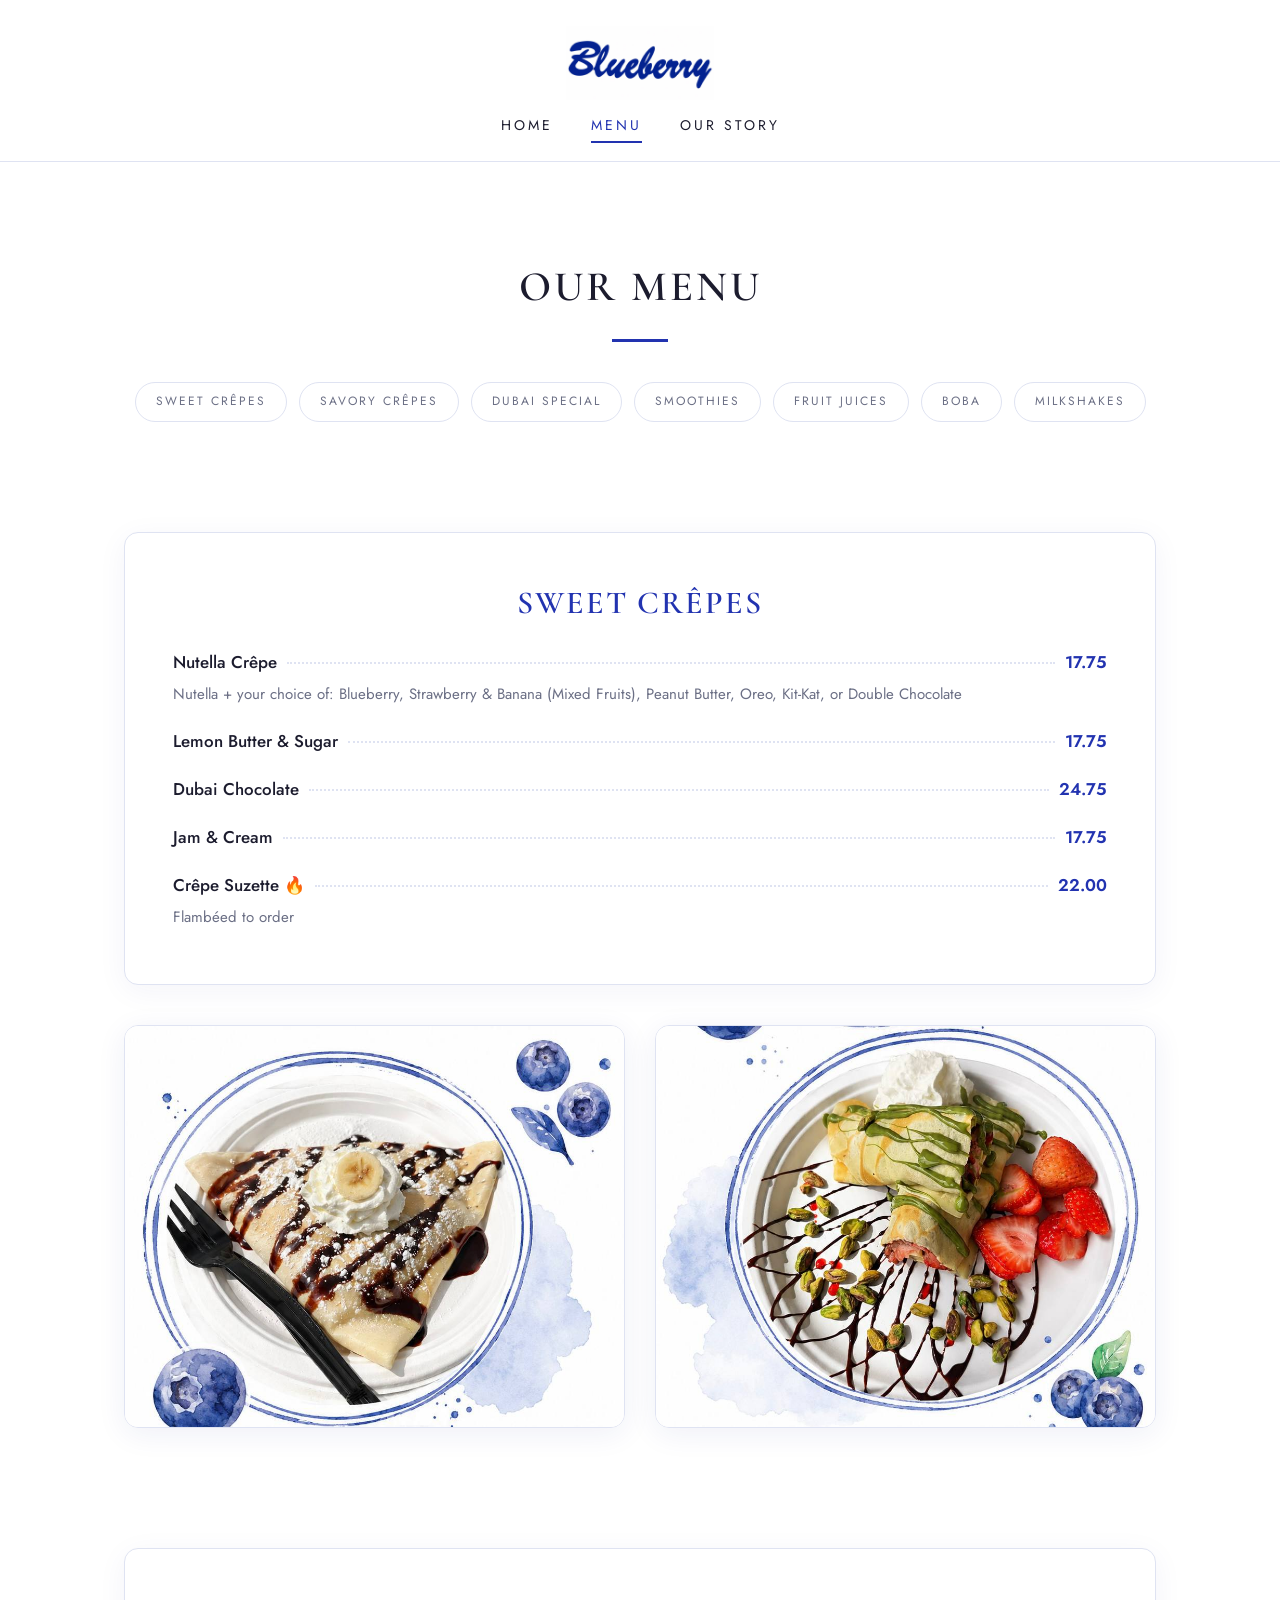
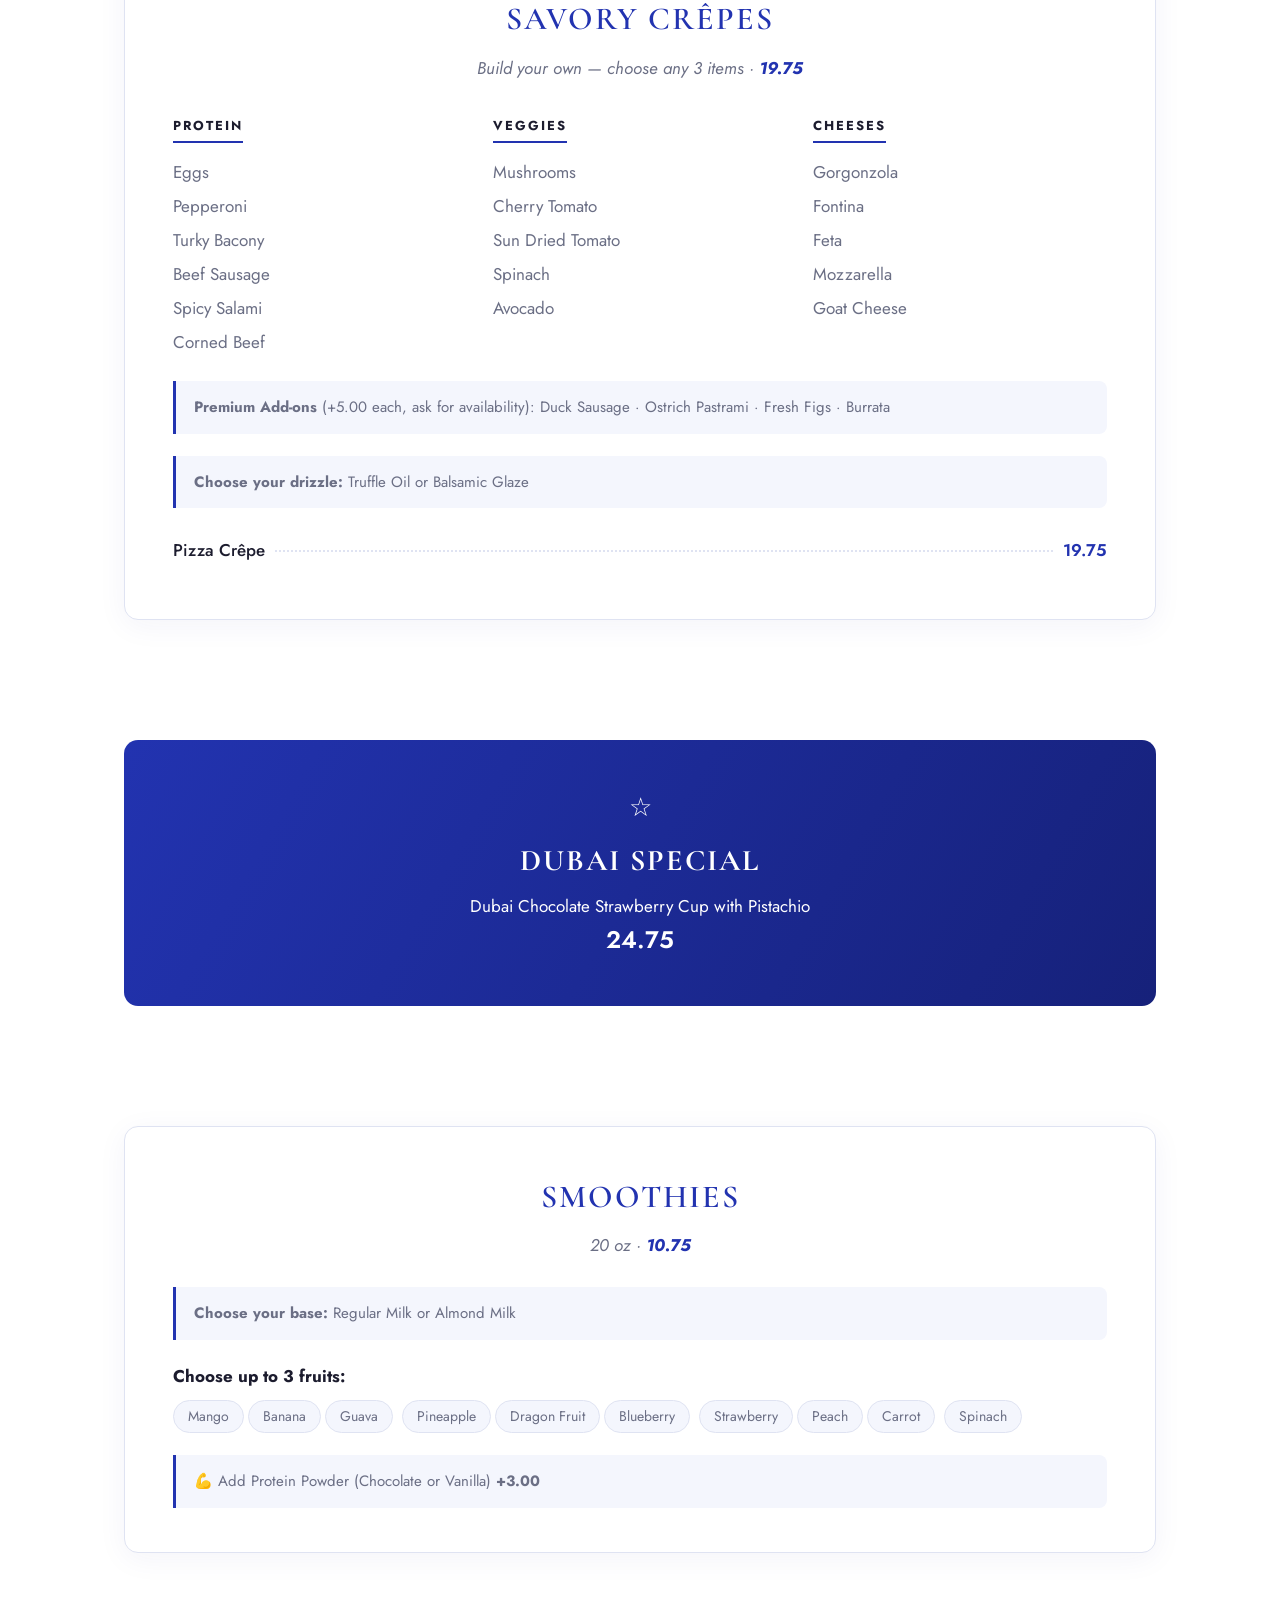
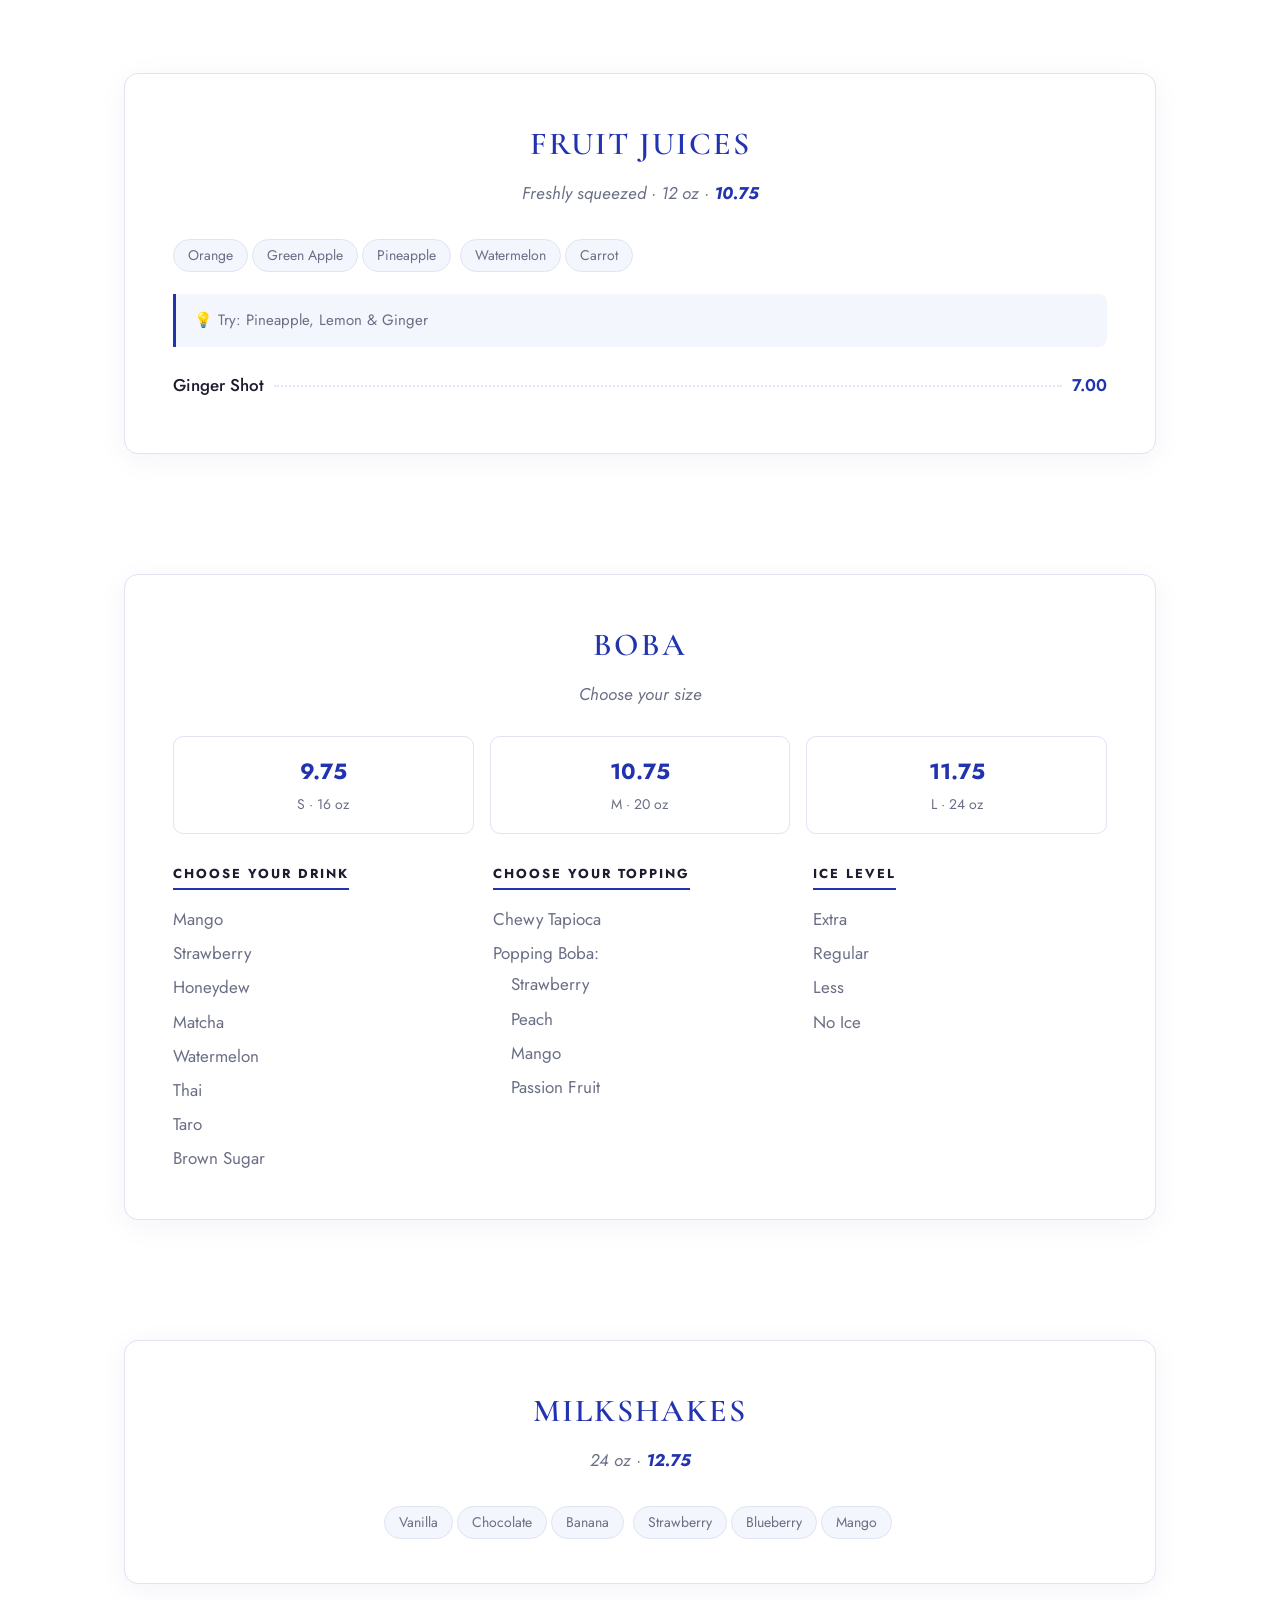
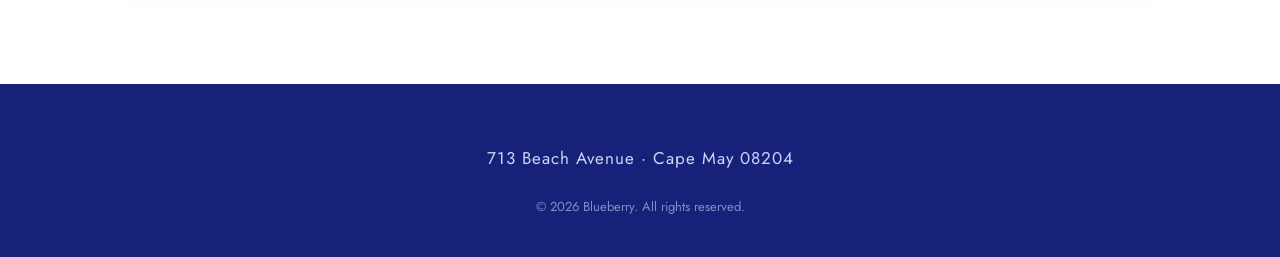
==== commit 6c56bdf2: "Fix menu dotted leaders, update hero text" ====
--- a/menu.html
+++ b/menu.html
@@ -5,7 +5,7 @@
 <meta name="viewport" content="width=device-width, initial-scale=1">
 <title>Menu — Blueberry</title>
 <link href="https://fonts.googleapis.com/css2?family=Pacifico&family=Cormorant+Garamond:ital,wght@0,500;0,600;1,500&family=Jost:wght@300;400;500;600&display=swap" rel="stylesheet">
-<link rel="stylesheet" href="style.css">
+<link rel="stylesheet" href="style.css?v=4">
 </head>
 <body>
 
@@ -41,11 +41,10 @@
     <div class="menu-card">
       <h2>Sweet Crêpes</h2>
       <div class="menu-item">
-        <span class="name">Nutella Crêpe
-          <span class="desc">Nutella + your choice of: Blueberry, Strawberry &amp; Banana (Mixed Fruits), Peanut Butter, Oreo, Kit-Kat, or Double Chocolate</span>
-        </span>
+        <span class="name">Nutella Crêpe</span>
         <span class="dots"></span><span class="price">17.75</span>
       </div>
+      <p class="item-desc">Nutella + your choice of: Blueberry, Strawberry &amp; Banana (Mixed Fruits), Peanut Butter, Oreo, Kit-Kat, or Double Chocolate</p>
       <div class="menu-item">
         <span class="name">Lemon Butter &amp; Sugar</span>
         <span class="dots"></span><span class="price">17.75</span>
@@ -59,11 +58,10 @@
         <span class="dots"></span><span class="price">17.75</span>
       </div>
       <div class="menu-item">
-        <span class="name">Crêpe Suzette <span style="color:var(--blue);">🔥</span>
-          <span class="desc">Flambéed to order</span>
-        </span>
+        <span class="name">Crêpe Suzette <span style="color:var(--blue);">🔥</span></span>
         <span class="dots"></span><span class="price">22.00</span>
       </div>
+      <p class="item-desc">Flambéed to order</p>
     </div>
     <div class="menu-photos">
       <img src="photo_2026-07-17_01-20-51.jpg" alt="Chocolate banana crêpe with whipped cream">
--- a/style.css
+++ b/style.css
@@ -172,6 +172,16 @@
 .info-grid p { color: var(--muted); }
 .info-grid strong { color: var(--ink); }
 
+.storefront { text-align: center; margin-top: 56px; }
+
+.storefront img {
+  max-width: 560px;
+  width: 100%;
+  margin: 0 auto;
+  border-radius: 14px;
+  box-shadow: 0 10px 36px rgba(30, 45, 140, .14);
+}
+
 /* ---------- Menu ---------- */
 .menu-nav {
   display: flex;
@@ -238,12 +248,10 @@
 }
 .menu-item .price { font-weight: 600; color: var(--blue); white-space: nowrap; }
 
-.menu-item .desc {
-  display: block;
+.item-desc {
   font-size: 15px;
   color: var(--muted);
-  font-weight: 400;
-  margin-top: 2px;
+  margin: -4px 0 10px;
 }
 
 .choice-grid {
@@ -372,6 +380,28 @@
 }
 .story-body p + p { margin-top: 22px; }
 
+.story-quote {
+  margin: 34px 0;
+  padding: 28px 34px;
+  background: var(--bg-soft);
+  border-left: 3px solid var(--blue);
+  border-radius: 0 12px 12px 0;
+  font-family: 'Cormorant Garamond', Georgia, serif;
+  font-size: 22px;
+  font-style: italic;
+  color: var(--ink);
+}
+
+.story-quote cite {
+  display: block;
+  margin-top: 14px;
+  font-family: 'Jost', sans-serif;
+  font-size: 14px;
+  font-style: normal;
+  letter-spacing: 1px;
+  color: var(--blue);
+}
+
 @media (max-width: 640px) {
   .menu-card { padding: 30px 22px; }
   .logo { font-size: 42px; }
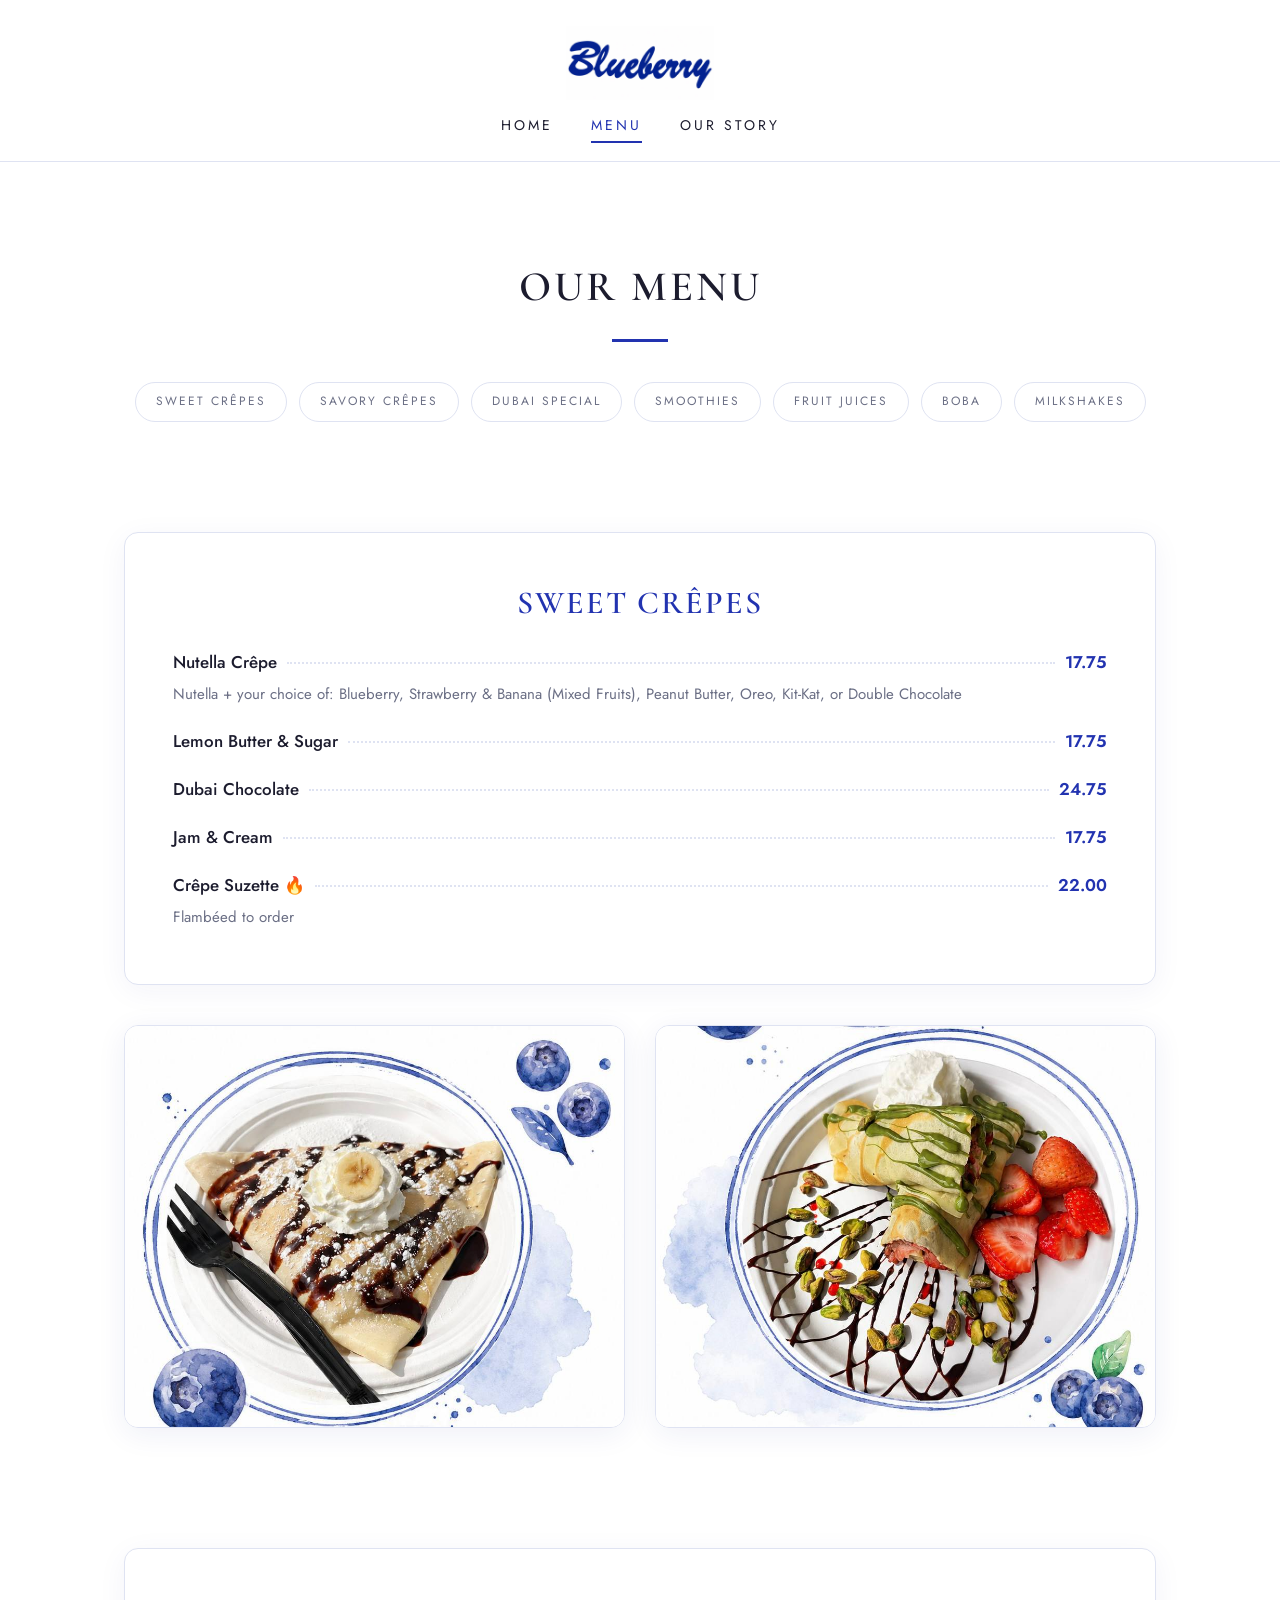
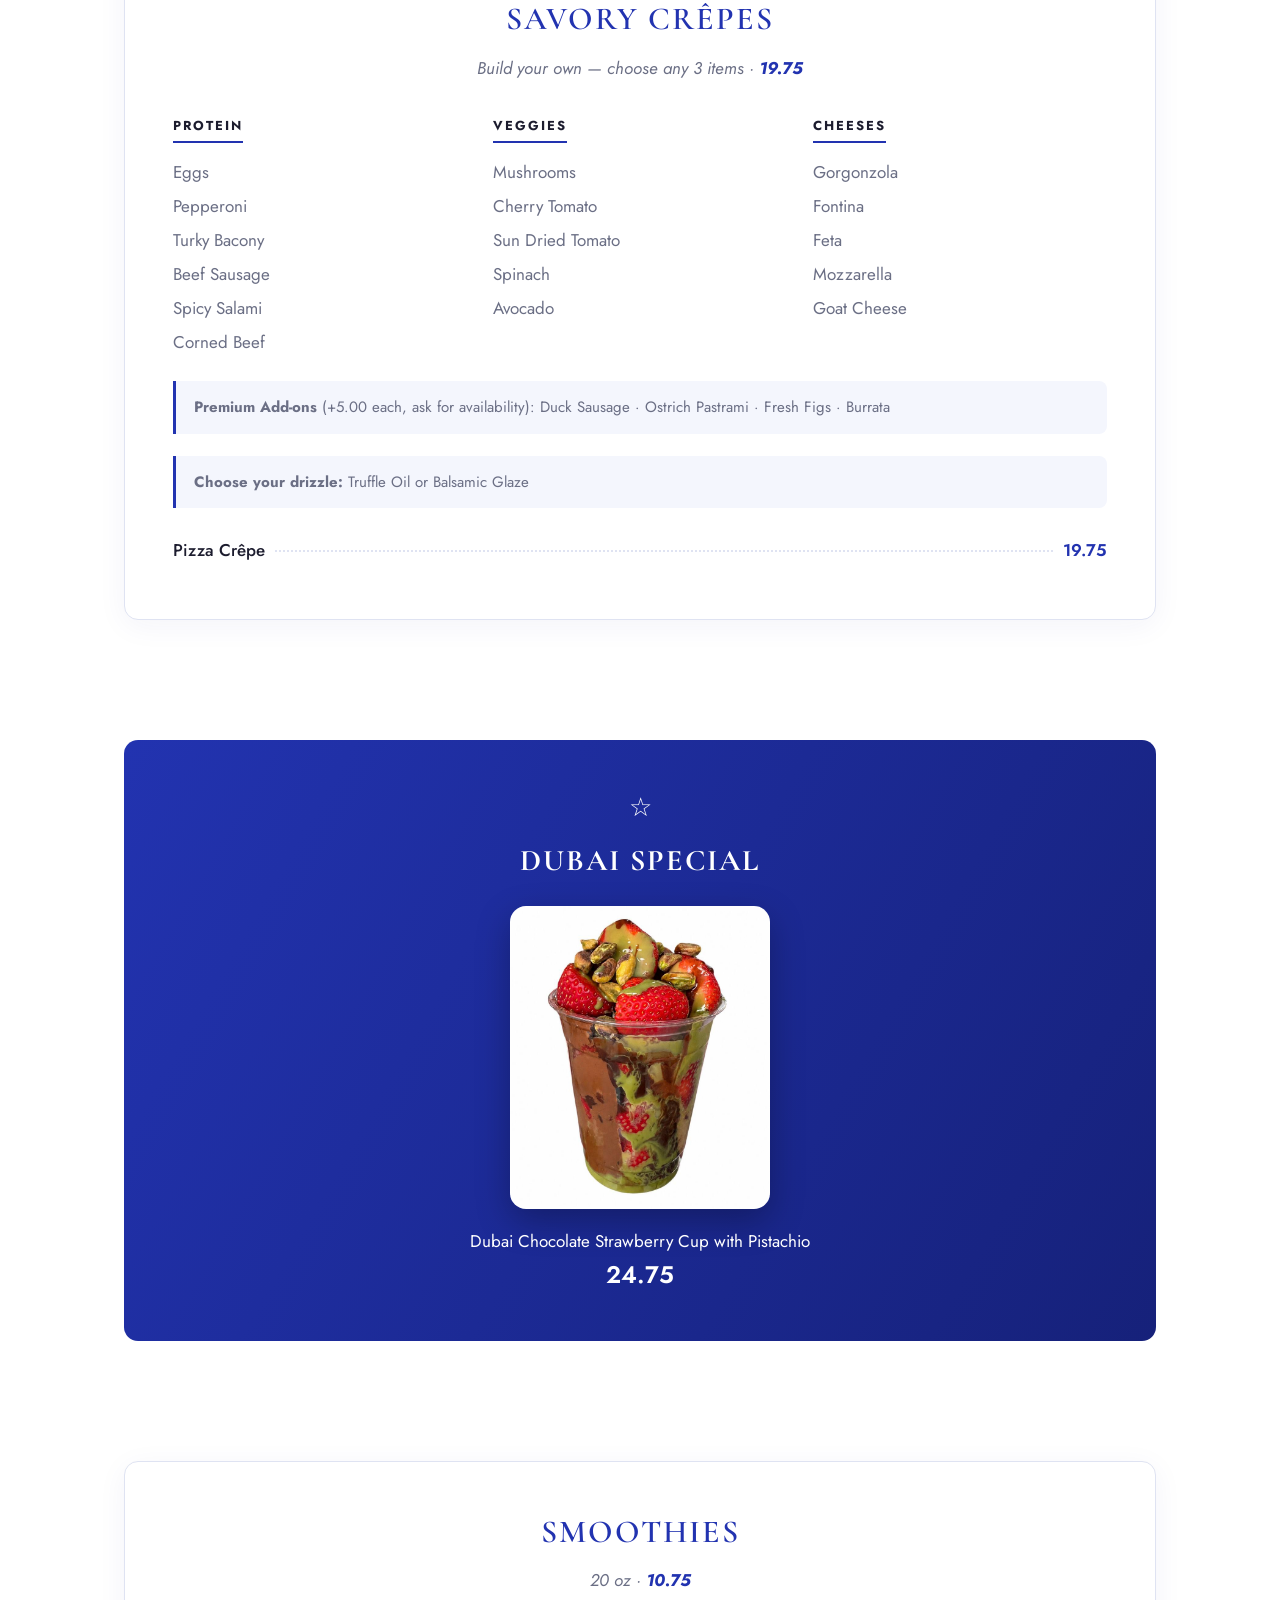
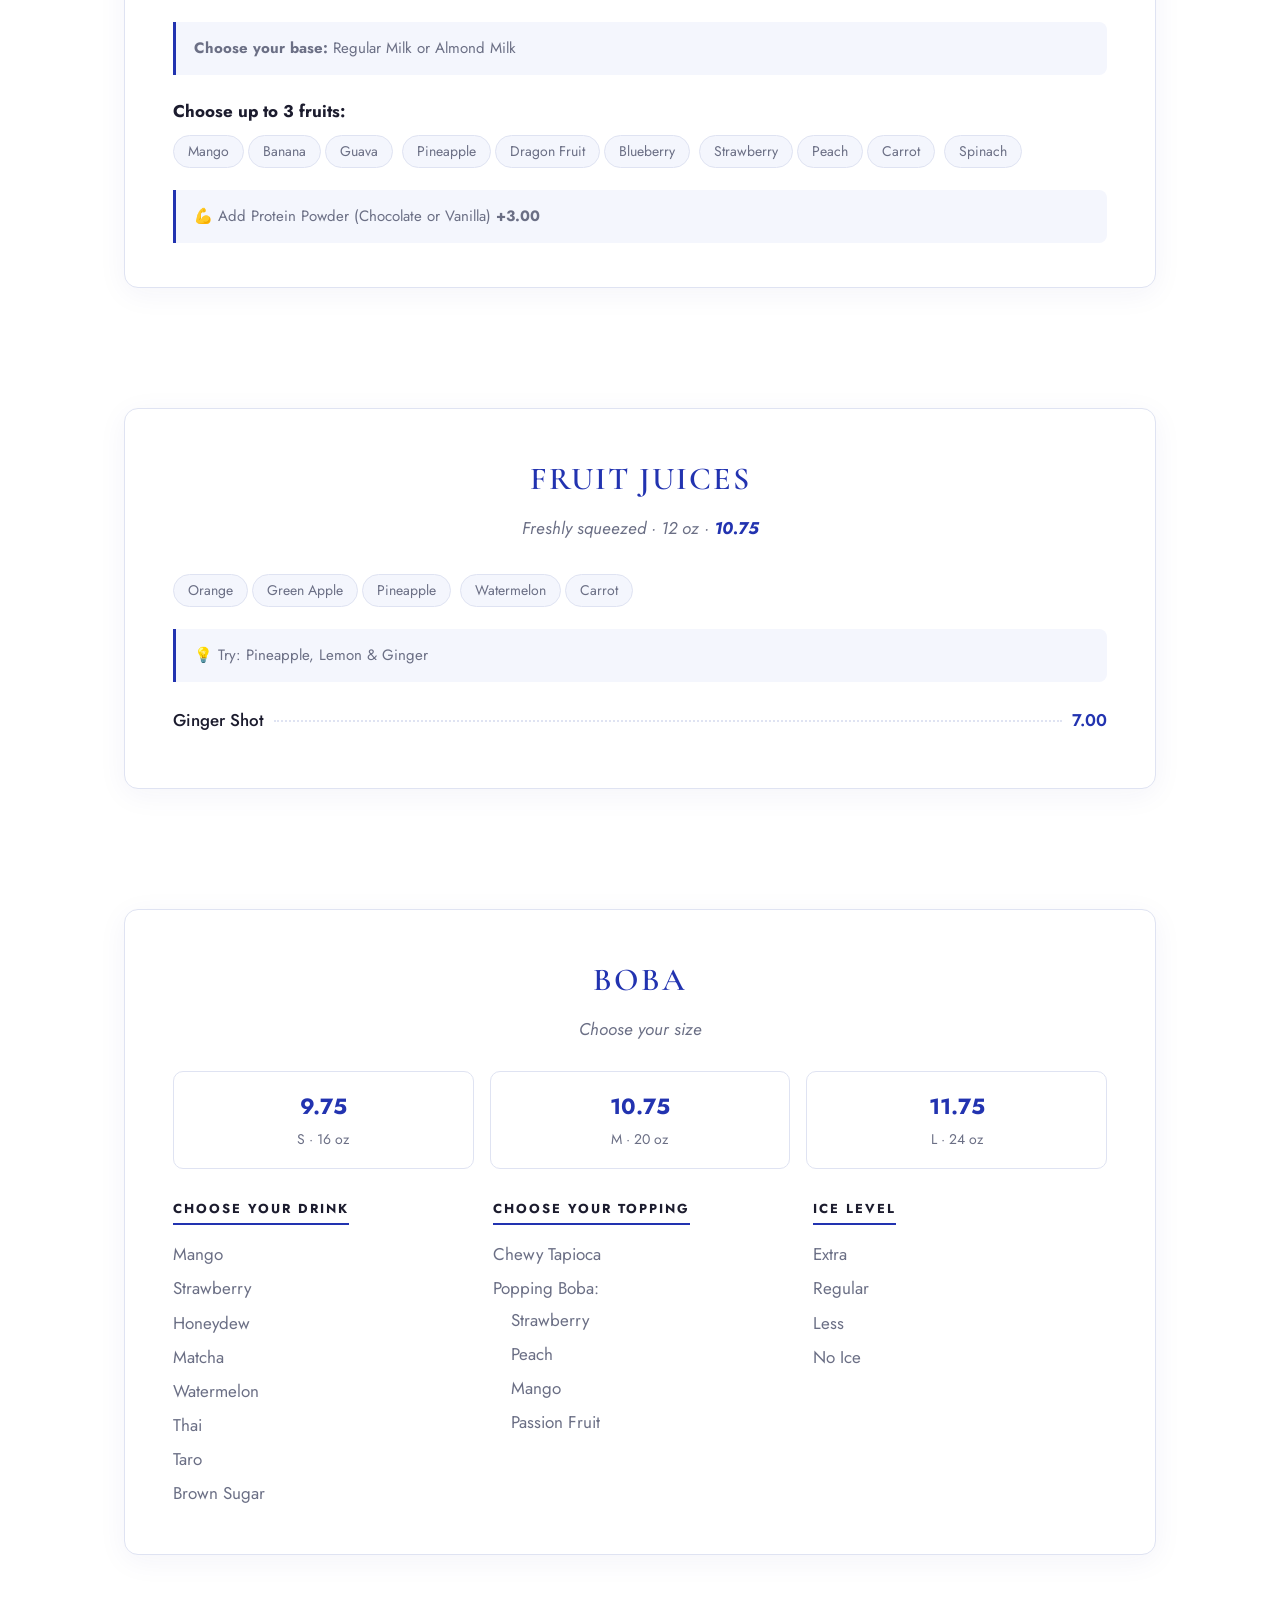
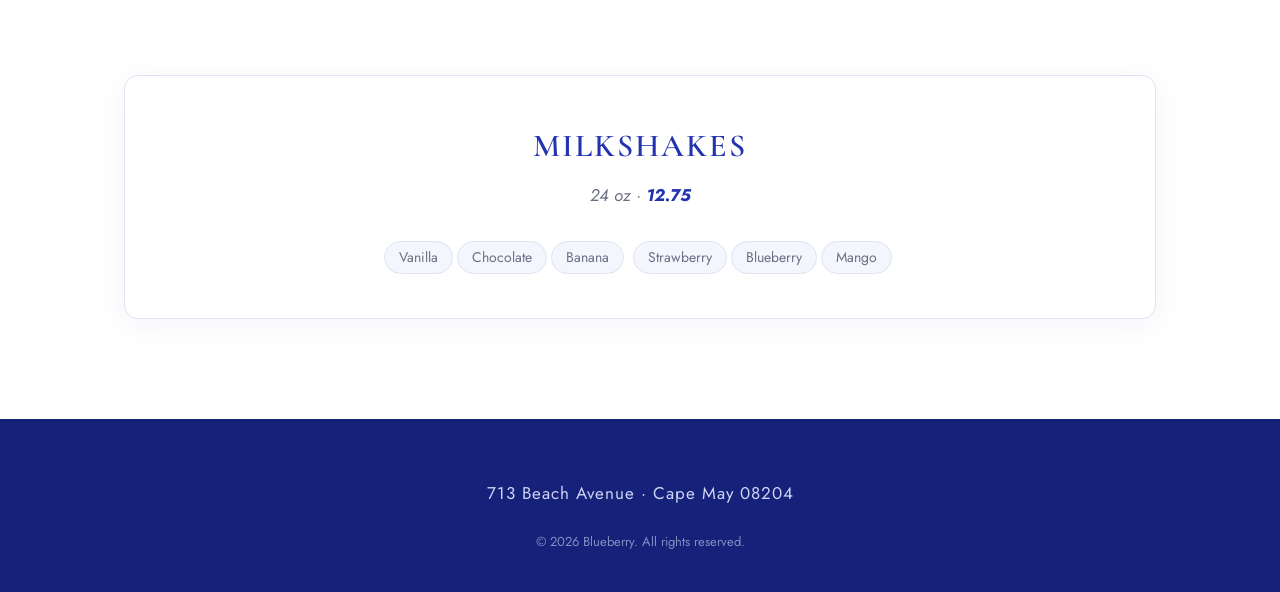
==== commit 3b8e9b13: "Add files via upload" ====
--- a/menu.html
+++ b/menu.html
@@ -5,7 +5,7 @@
 <meta name="viewport" content="width=device-width, initial-scale=1">
 <title>Menu — Blueberry</title>
 <link href="https://fonts.googleapis.com/css2?family=Pacifico&family=Cormorant+Garamond:ital,wght@0,500;0,600;1,500&family=Jost:wght@300;400;500;600&display=swap" rel="stylesheet">
-<link rel="stylesheet" href="style.css?v=4">
+<link rel="stylesheet" href="style.css?v=5">
 </head>
 <body>
 
@@ -130,6 +130,7 @@
     <div class="special-banner">
       <div class="star">☆</div>
       <h2>Dubai Special</h2>
+      <img src="photo_2026-07-19_02-38-59.jpg" alt="Dubai Chocolate Strawberry Cup with Pistachio" class="special-photo">
       <p>Dubai Chocolate Strawberry Cup with Pistachio</p>
       <p class="price">24.75</p>
     </div>
--- a/style.css
+++ b/style.css
@@ -346,6 +346,14 @@
   margin: 8px 0 6px;
 }
 
+.special-banner .special-photo {
+  max-width: 260px;
+  width: 100%;
+  margin: 20px auto 18px;
+  border-radius: 16px;
+  box-shadow: 0 12px 34px rgba(0, 0, 0, .28);
+}
+
 .special-banner .price { font-size: 24px; font-weight: 600; }
 
 /* ---------- Footer ---------- */
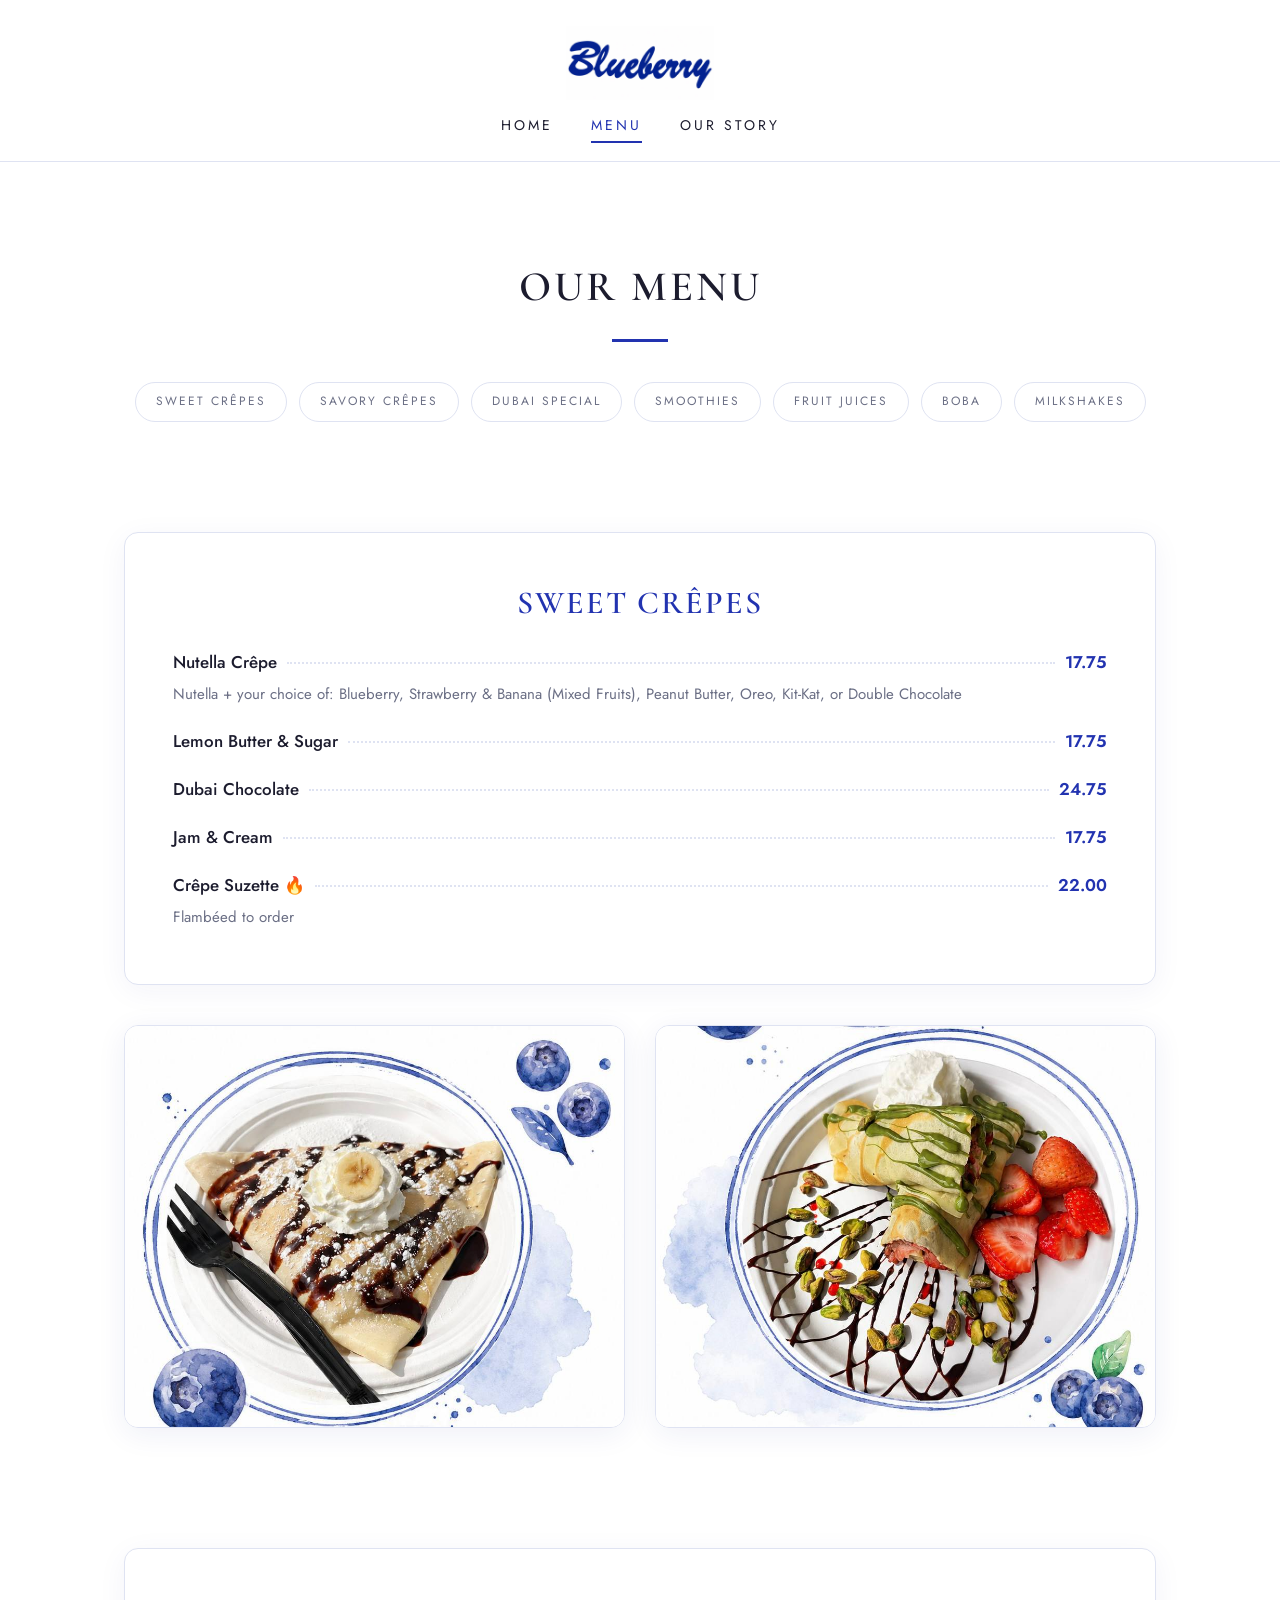
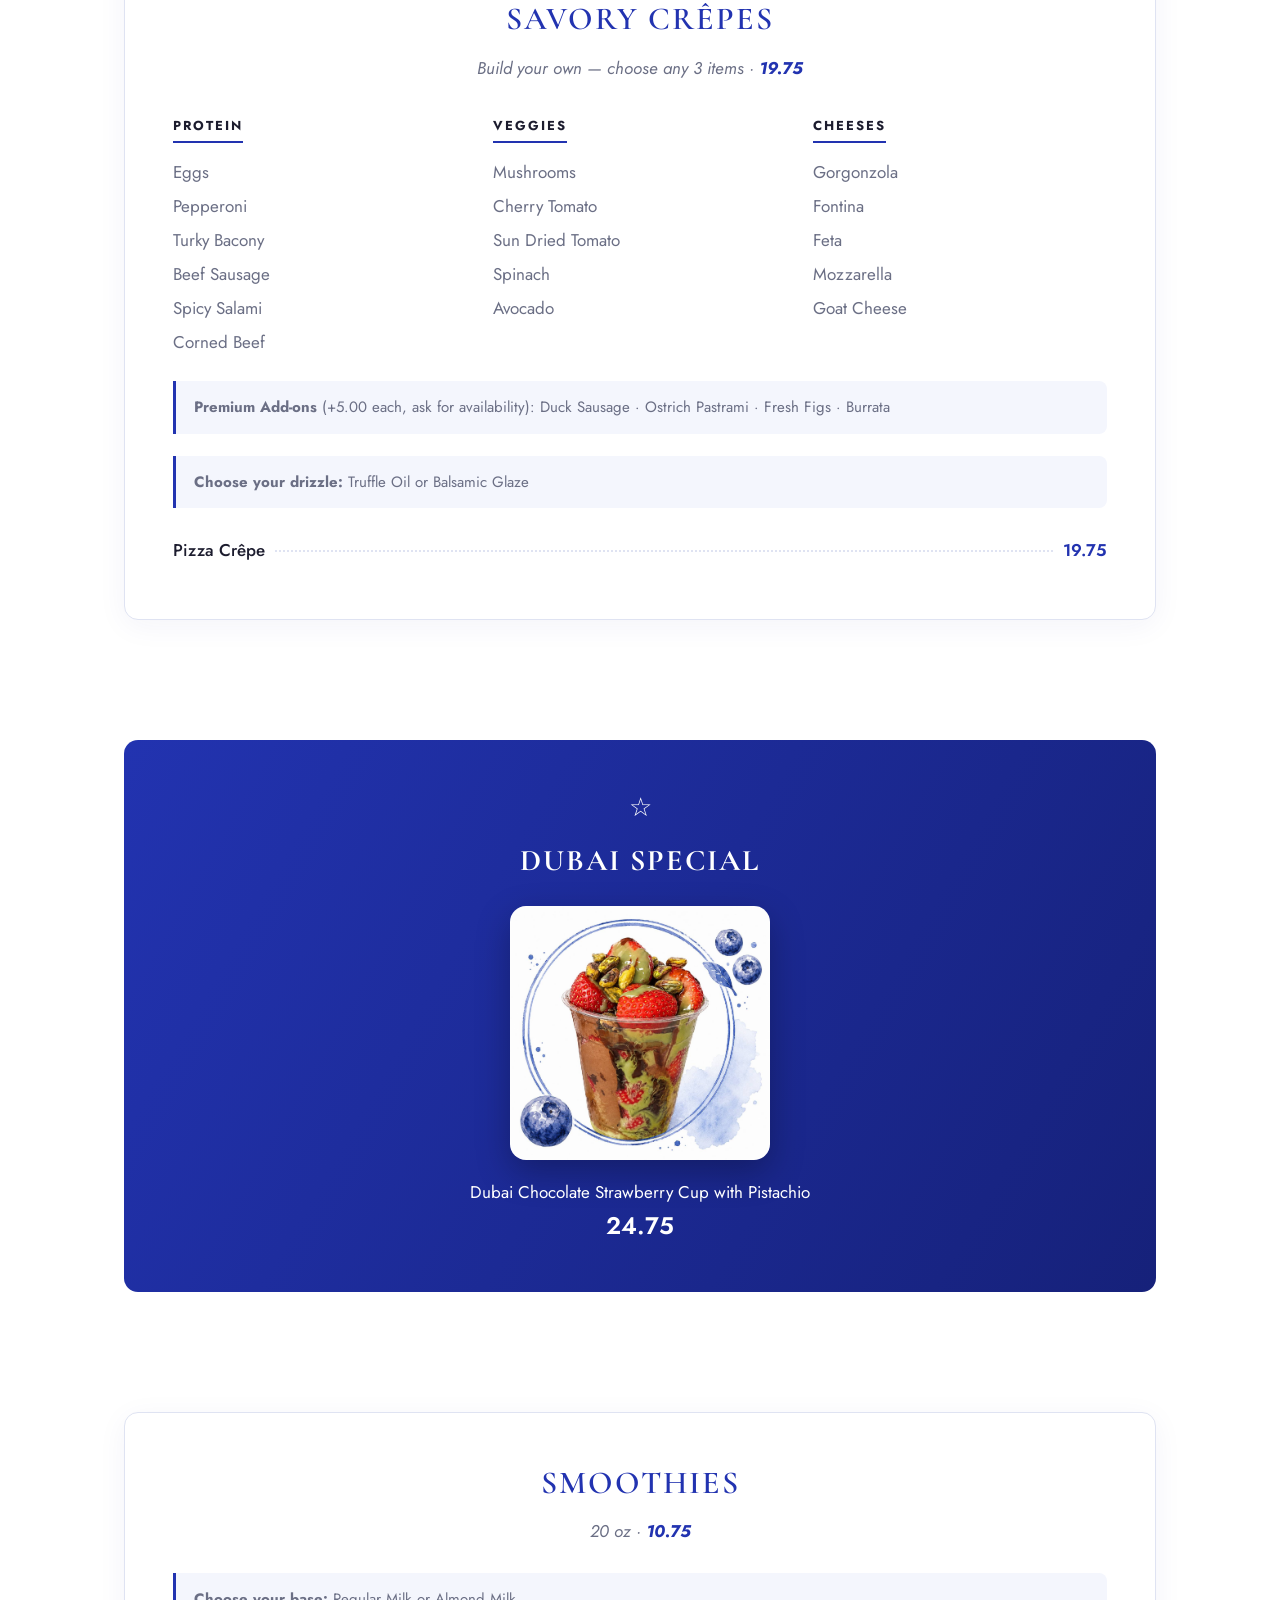
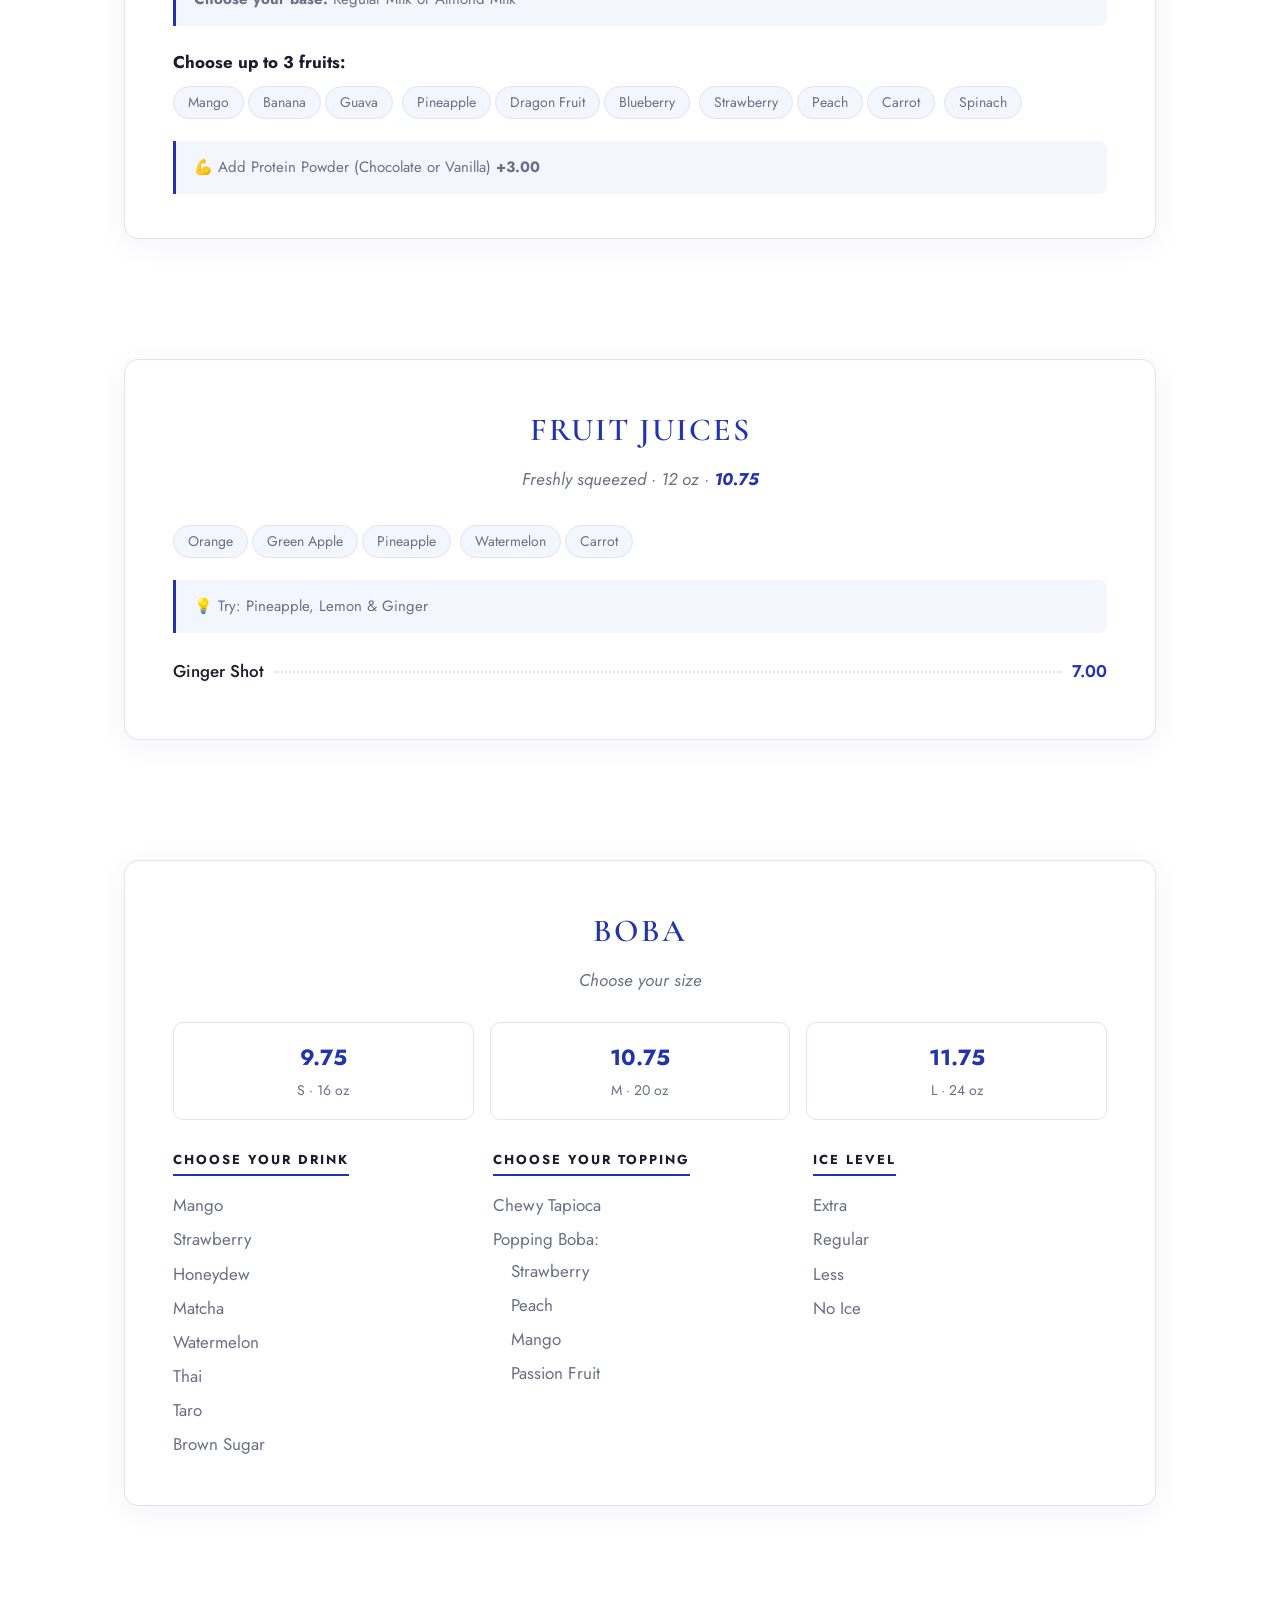
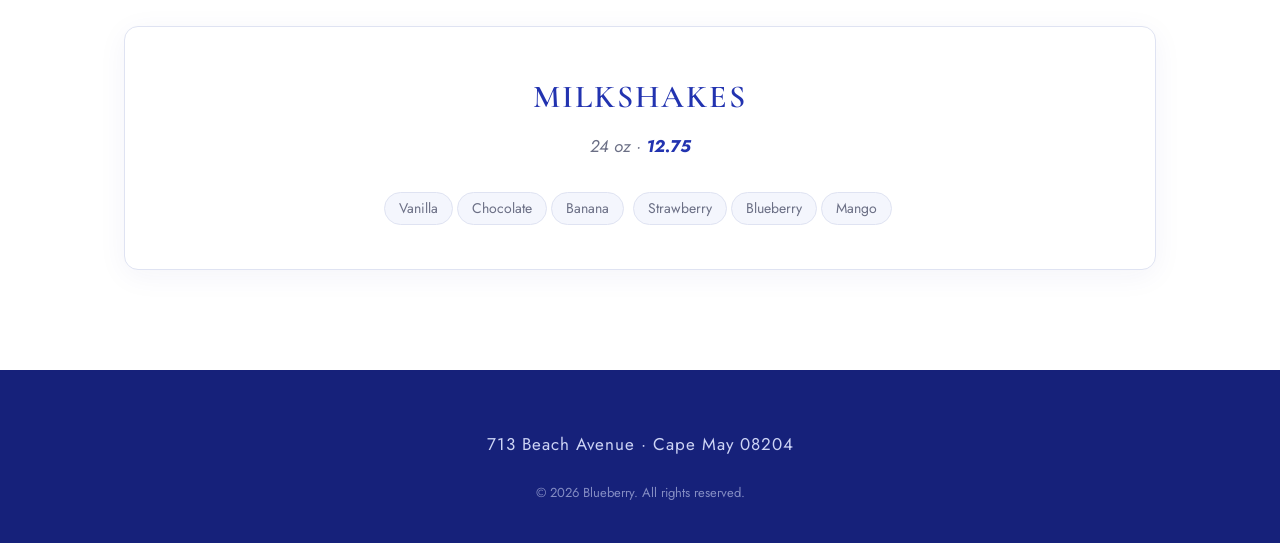
==== commit c87a4c8f: "Add files via upload" ====
--- a/menu.html
+++ b/menu.html
@@ -5,7 +5,7 @@
 <meta name="viewport" content="width=device-width, initial-scale=1">
 <title>Menu — Blueberry</title>
 <link href="https://fonts.googleapis.com/css2?family=Pacifico&family=Cormorant+Garamond:ital,wght@0,500;0,600;1,500&family=Jost:wght@300;400;500;600&display=swap" rel="stylesheet">
-<link rel="stylesheet" href="style.css?v=5">
+<link rel="stylesheet" href="style.css?v=6">
 </head>
 <body>
 
@@ -130,7 +130,7 @@
     <div class="special-banner">
       <div class="star">☆</div>
       <h2>Dubai Special</h2>
-      <img src="photo_2026-07-19_02-38-59.jpg" alt="Dubai Chocolate Strawberry Cup with Pistachio" class="special-photo">
+      <img src="photo_2026-07-19_03-07-20.jpg" alt="Dubai Chocolate Strawberry Cup with Pistachio" class="special-photo">
       <p>Dubai Chocolate Strawberry Cup with Pistachio</p>
       <p class="price">24.75</p>
     </div>
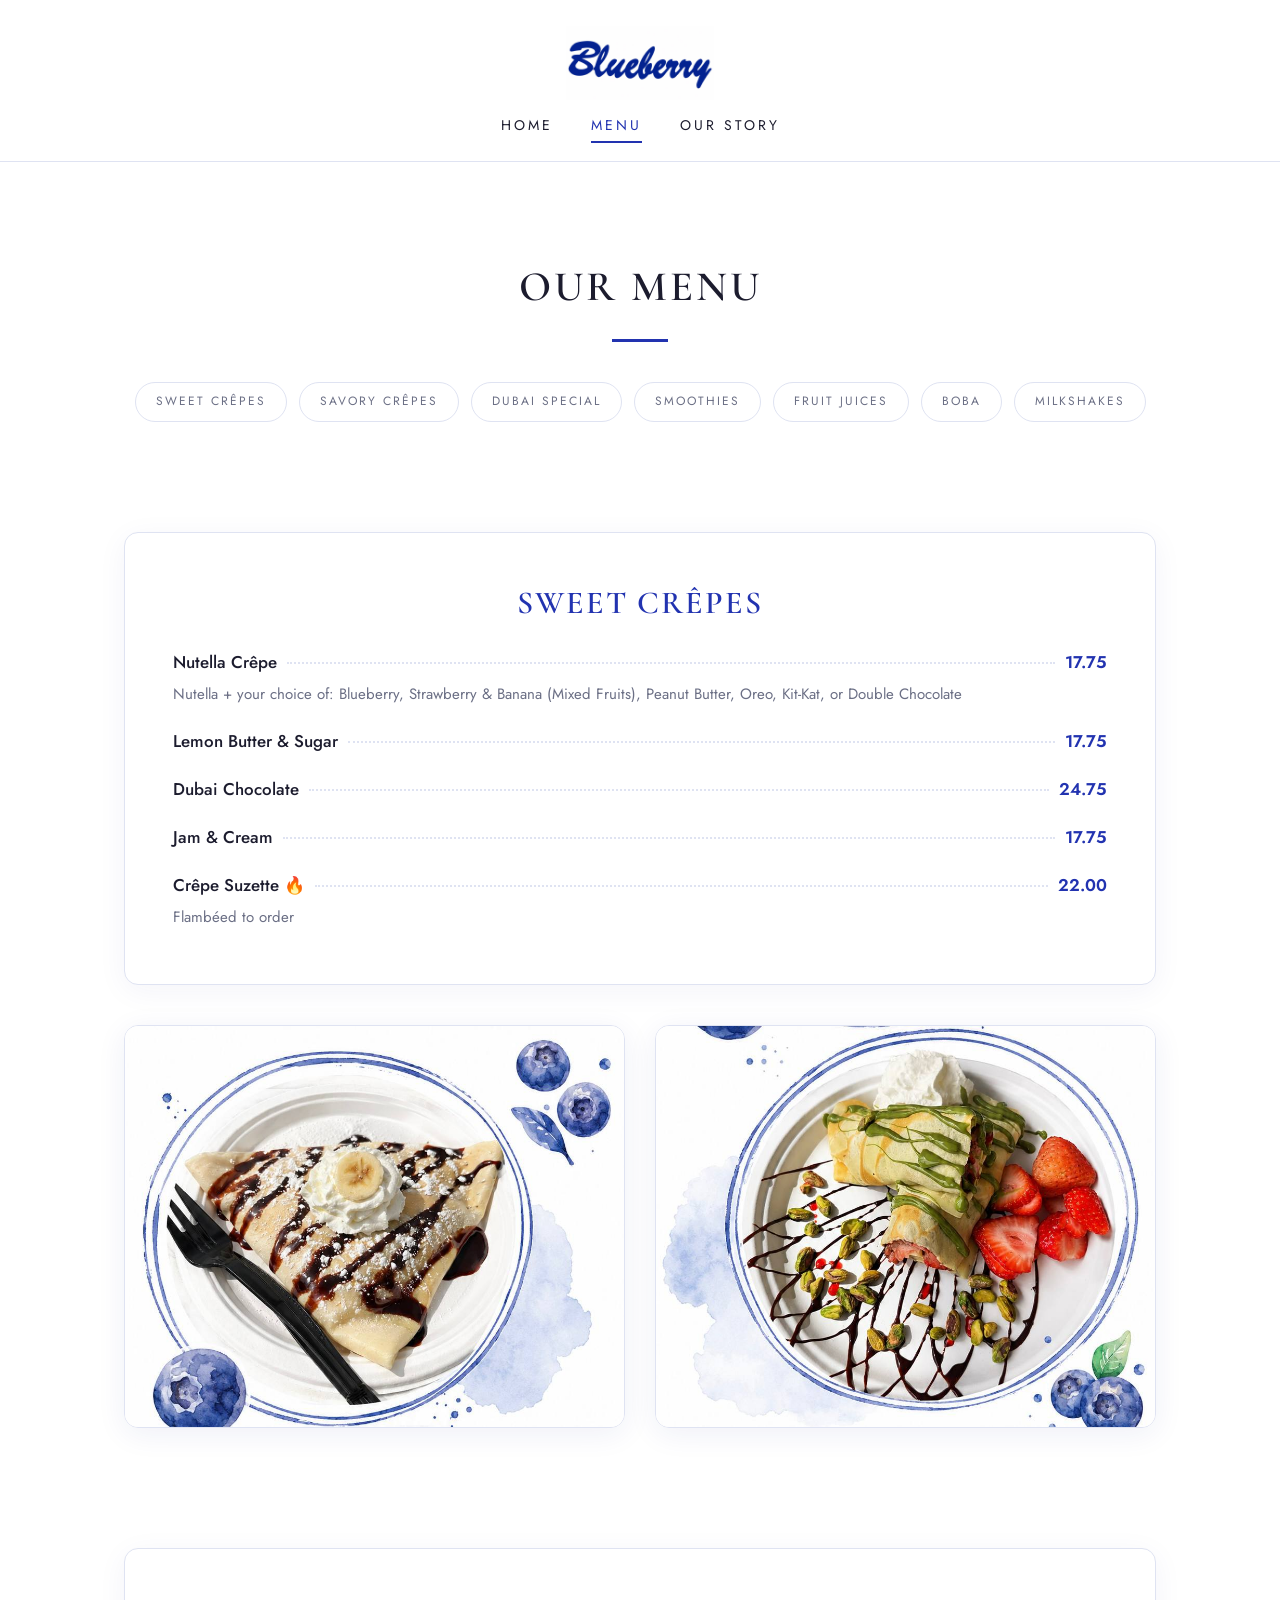
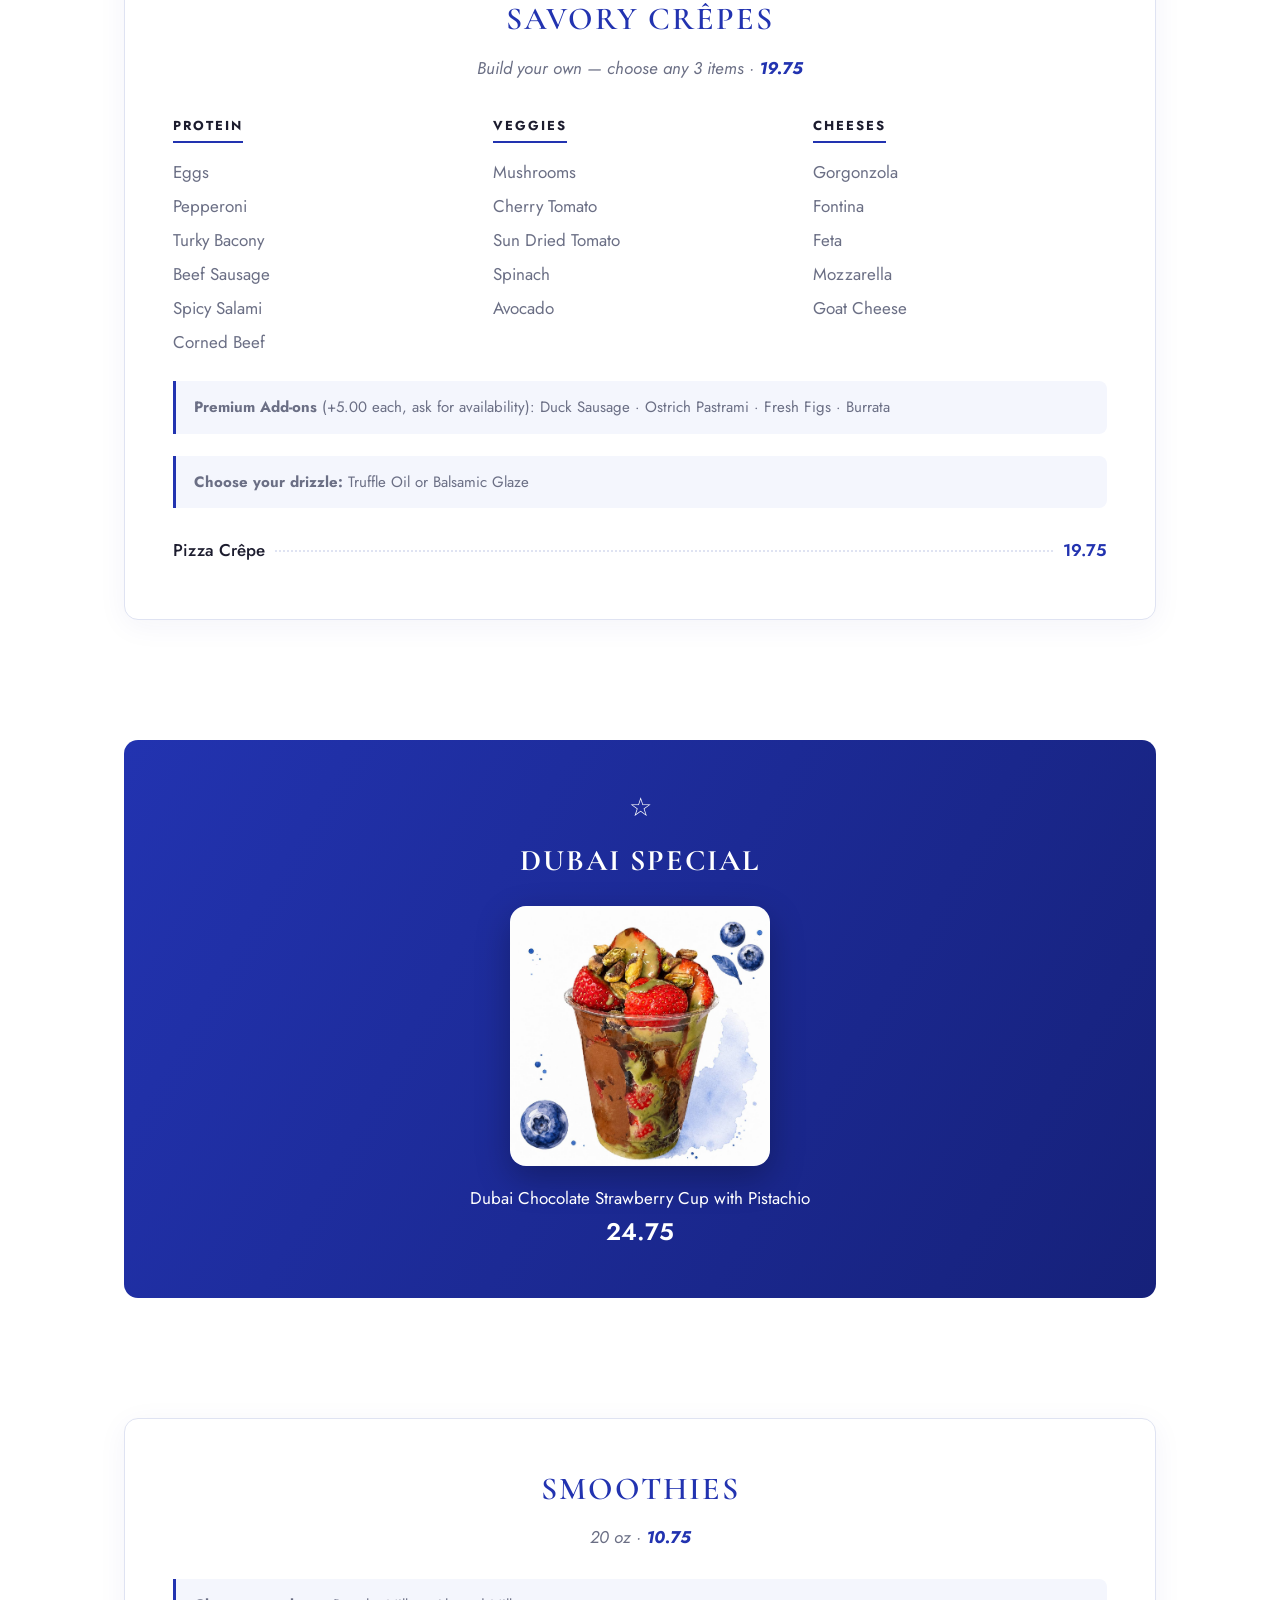
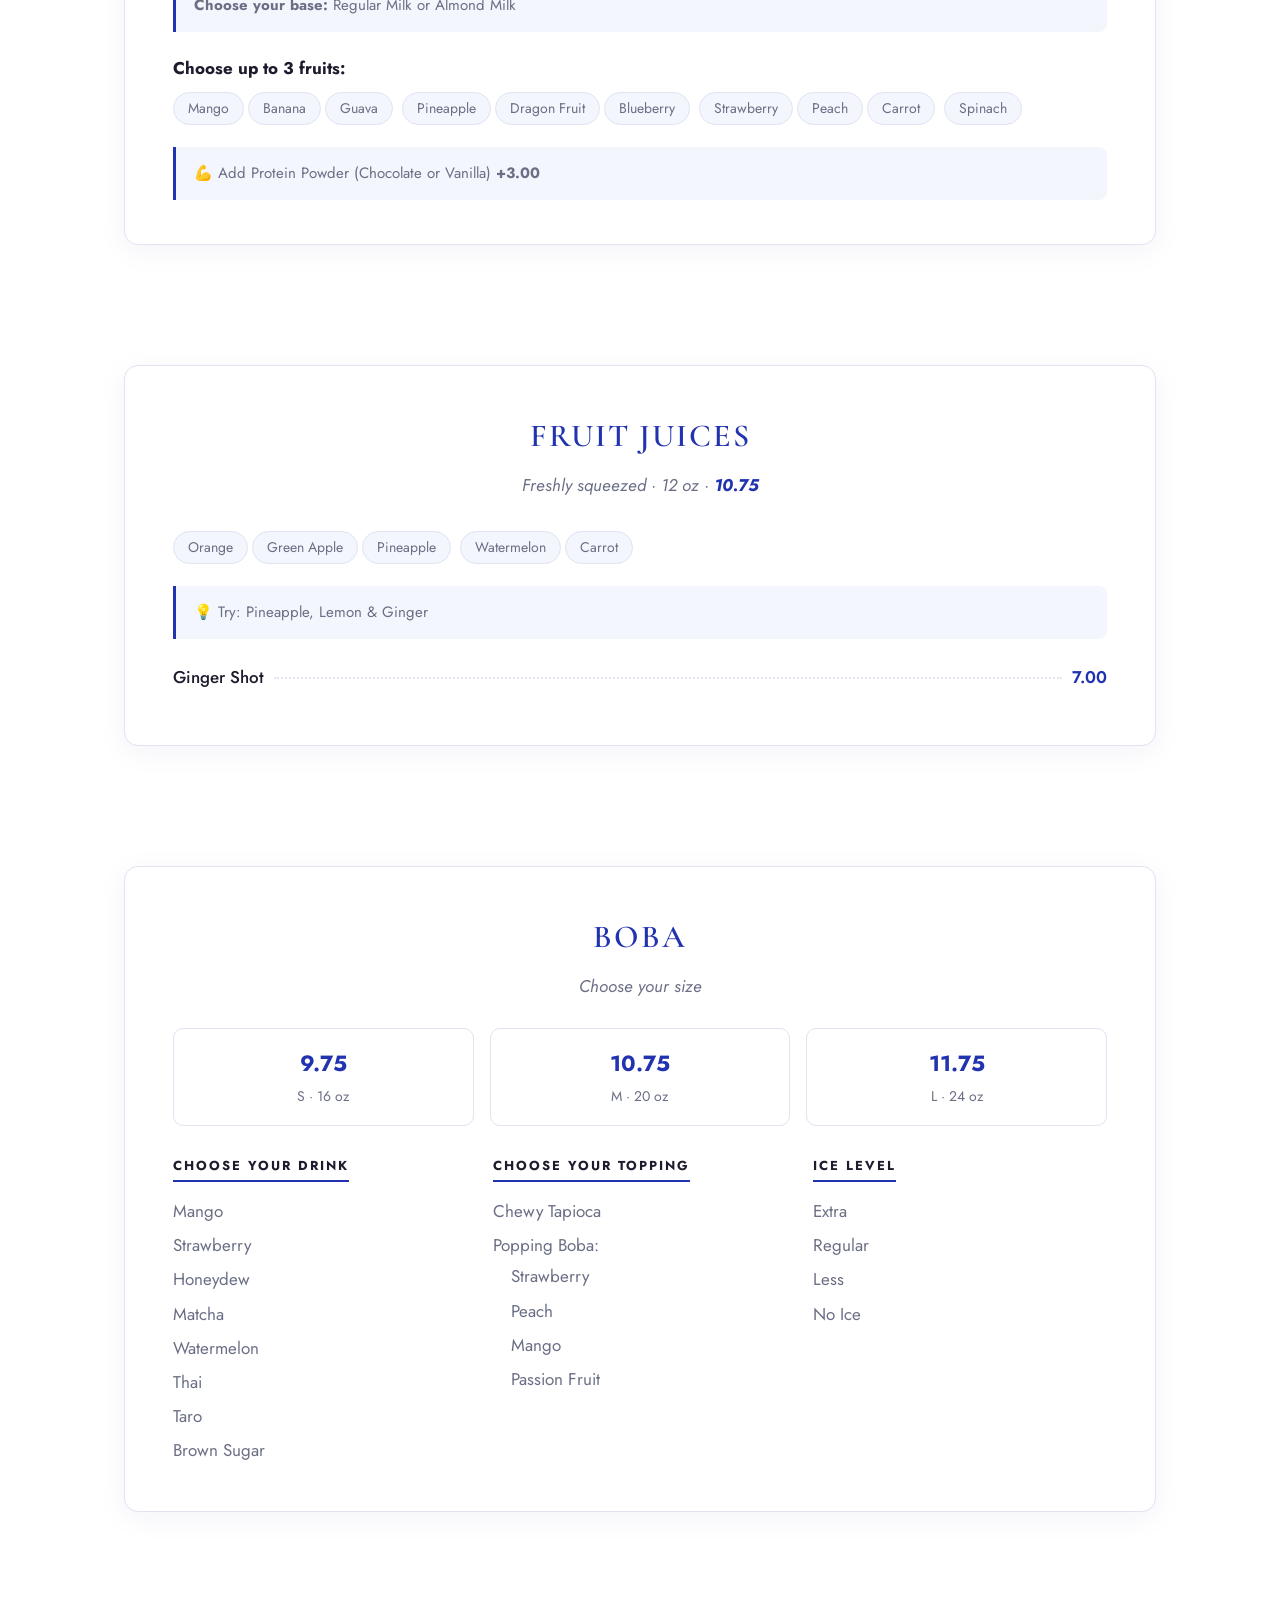
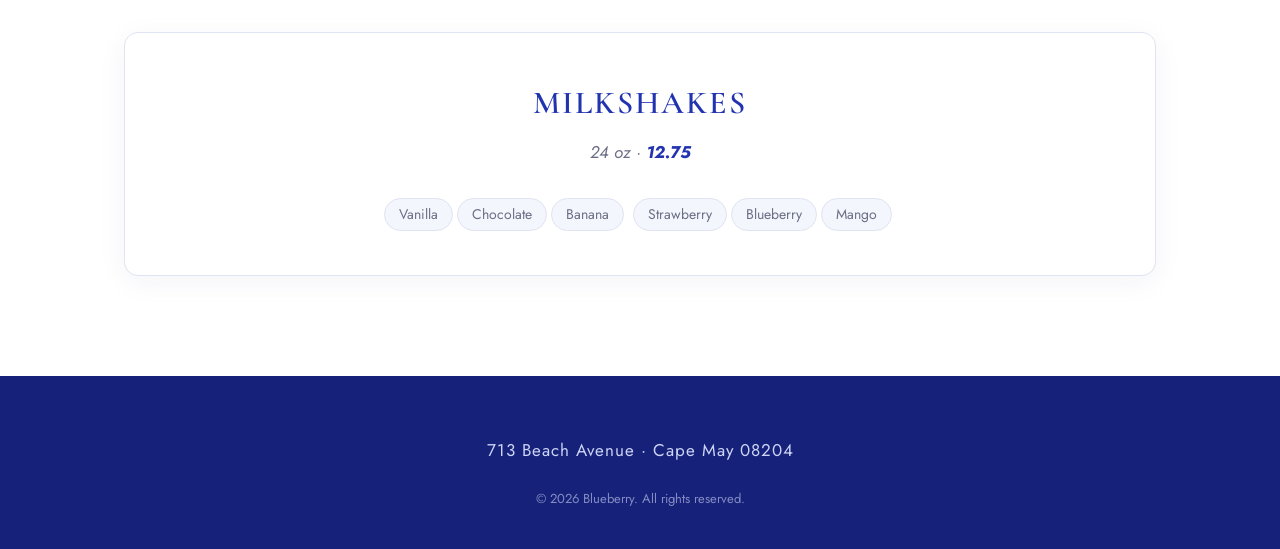
==== commit 2e3813f0: "Add files via upload" ====
--- a/menu.html
+++ b/menu.html
@@ -130,7 +130,7 @@
     <div class="special-banner">
       <div class="star">☆</div>
       <h2>Dubai Special</h2>
-      <img src="photo_2026-07-19_03-07-20.jpg" alt="Dubai Chocolate Strawberry Cup with Pistachio" class="special-photo">
+      <img src="photo_2026-07-19_03-21-45.jpg" alt="Dubai Chocolate Strawberry Cup with Pistachio" class="special-photo">
       <p>Dubai Chocolate Strawberry Cup with Pistachio</p>
       <p class="price">24.75</p>
     </div>
--- a/style.css
+++ b/style.css
@@ -182,6 +182,22 @@
   box-shadow: 0 10px 36px rgba(30, 45, 140, .14);
 }
 
+.hours-block {
+  text-align: center;
+  margin-top: 56px;
+}
+
+.hours-block h3 {
+  font-family: 'Cormorant Garamond', Georgia, serif;
+  font-size: 24px;
+  letter-spacing: 2px;
+  text-transform: uppercase;
+  color: var(--blue);
+  margin-bottom: 10px;
+}
+
+.hours-block p { color: var(--muted); }
+
 /* ---------- Menu ---------- */
 .menu-nav {
   display: flex;
